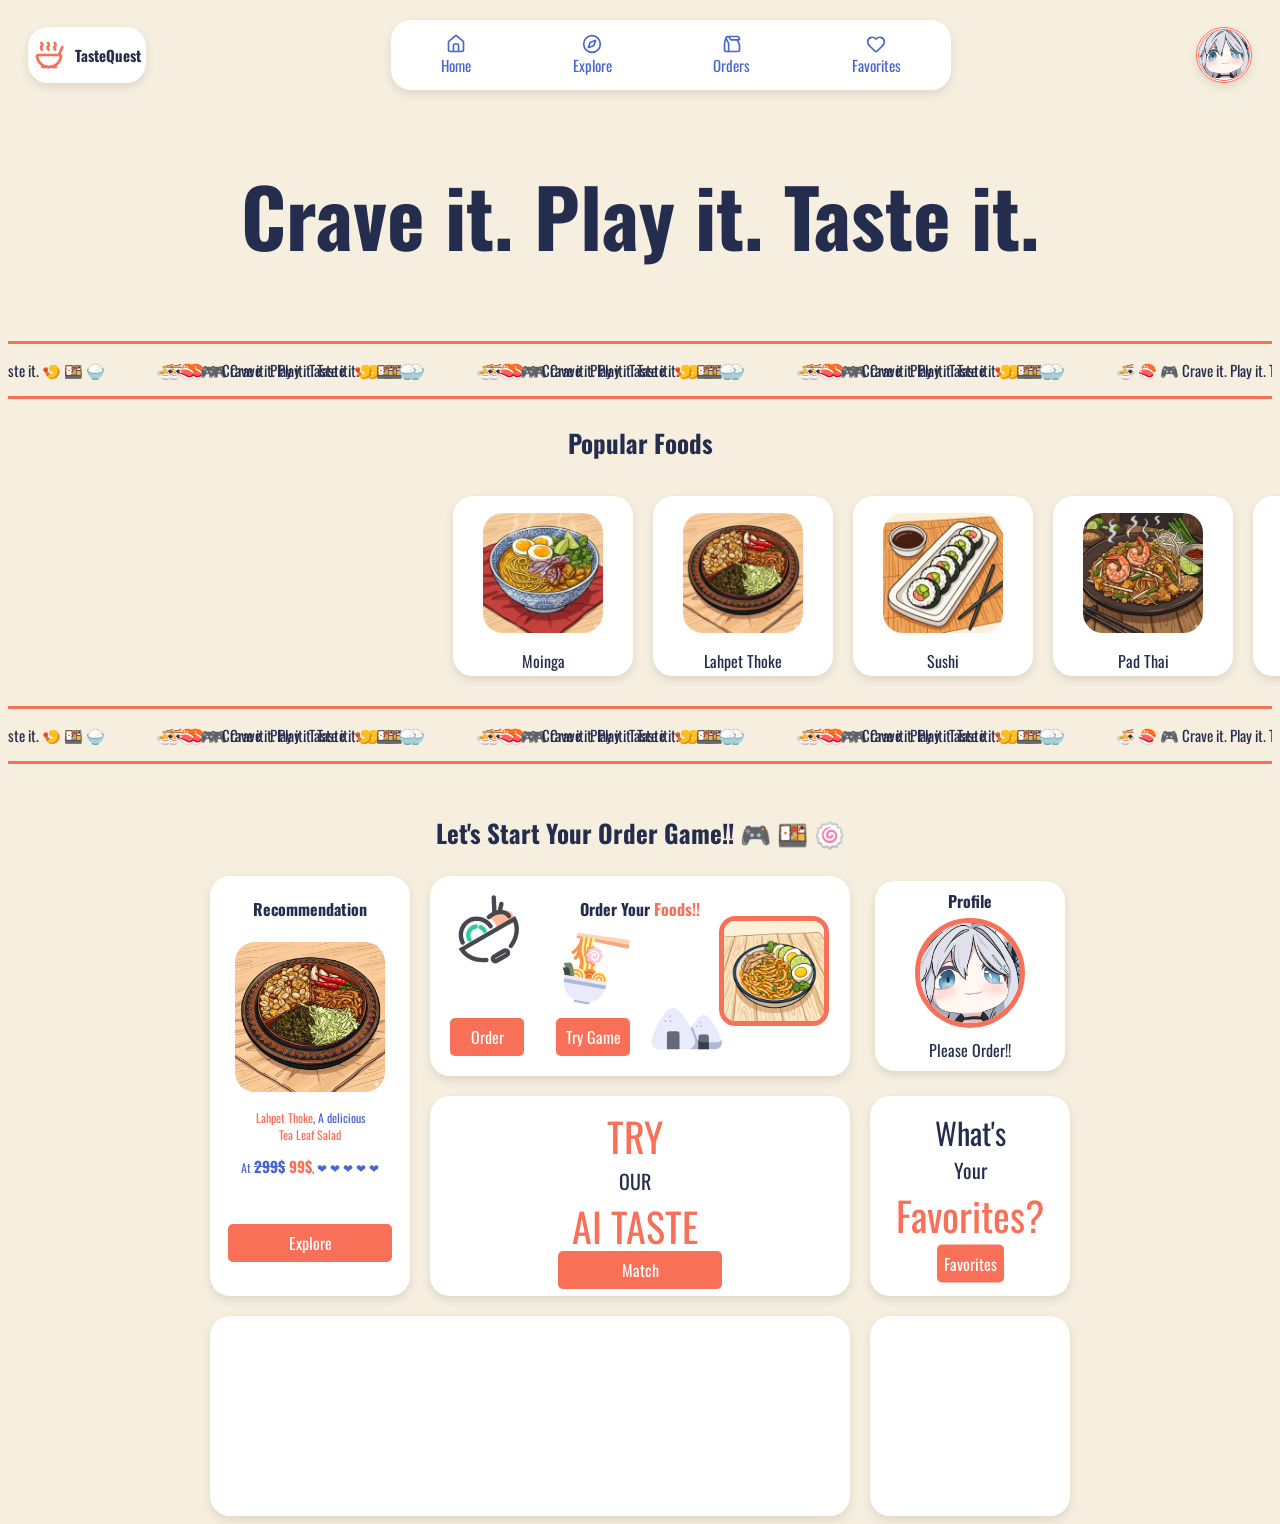
==== index.html @ ce847180 "what's your favorites bento Implemented" ====
<!DOCTYPE html>
<html lang="en">
<head>
    <meta charset="UTF-8">
    <meta name="viewport" content="width=device-width, initial-scale=1.0">
    <title>TasteQuest | Crave it. Play it. Taste it. 🍜🍣🎮</title> 
    <link rel="stylesheet" href="styles.css">  
</head>
<body>
    <nav class="nav-container"> 
        <div class="nav-logo box-decor box-hover">
            <svg xmlns="http://www.w3.org/2000/svg" width="32" height="32" viewBox="0 0 24 24" fill="none" stroke="#F87058" stroke-width="2" stroke-linecap="round" stroke-linejoin="round" class="lucide lucide-soup preview-icon"><path d="M11.248 3c.273.1.808.53.747 1.36-.05.83-.938 1.2-.989 2.02-.06.78.333 1.24.727 1.62"/><path d="M16.252 3c.268.1.794.53.745 1.36-.06.83-.923 1.2-.993 2.02-.05.78.338 1.24.725 1.62"/><path d="M19.5 12 22 6"/><path d="M4 12a1 1 0 00-.99 1.133A9 9 0 0012 21a9 9 0 008.99-7.867A1 1 0 0020 12z"/><path d="M6.252 3c.268.1.794.53.745 1.36-.06.83-.923 1.2-.993 2.02-.05.78.338 1.24.735 1.62"/><path d="M7 21h10"/></svg> 
            <h1>TasteQuest</h1> 
        </div>
        <div class="nav-main box-decor">
            <div class="nav-item"> 
                <svg xmlns="http://www.w3.org/2000/svg" width="20" height="20" viewBox="0 0 24 24" fill="none" stroke="#4966CC" stroke-width="2" stroke-linecap="round" stroke-linejoin="round" class="lucide lucide-house preview-icon"><path d="M15 21v-8a1 1 0 0 0-1-1h-4a1 1 0 0 0-1 1v8"/><path d="M3 10a2 2 0 0 1 .709-1.528l7-6a2 2 0 0 1 2.582 0l7 6A2 2 0 0 1 21 10v9a2 2 0 0 1-2 2H5a2 2 0 0 1-2-2z"/></svg> 
                <a href="#">Home</a>
            </div>
            <div class="nav-item"> 
                <svg xmlns="http://www.w3.org/2000/svg" width="20" height="20" viewBox="0 0 24 24" fill="none" stroke="#4966CC" stroke-width="2" stroke-linecap="round" stroke-linejoin="round" class="lucide lucide-compass preview-icon"><circle cx="12" cy="12" r="10"/><path d="m16.24 7.76-1.804 5.411a2 2 0 0 1-1.265 1.265L7.76 16.24l1.804-5.411a2 2 0 0 1 1.265-1.265z"/></svg> 
                <a href="pages/explore.html">Explore</a> 
            </div>
            <div class="nav-item"> 
                <svg xmlns="http://www.w3.org/2000/svg" width="20" height="20" viewBox="0 0 24 24" fill="none" stroke="#4966CC" stroke-width="2" stroke-linecap="round" stroke-linejoin="round" class="lucide lucide-paper-bag preview-icon"><path d="M5.364 3.848C4 6 3 9.652 3 12.652V19a2 2 0 002 2h14a2 2 0 002-2v-5c0-2.334-1.816-4.668-2.622-7.002"/><path d="M7 3h11.379a2 2 0 011.789 1.106l.723 1.447A1 1 0 0119.997 7h-8.525a2 2 0 01-1.789-1.106L8.79 4.105a2 2 0 10-3.579 1.789l2.261 4.522A5 5 0 018 12.652V21"/></svg> 
                <a href="pages/view_orders.html">Orders</a>
            </div>
            <div class="nav-item"> 
                <svg xmlns="http://www.w3.org/2000/svg" width="20" height="20" viewBox="0 0 24 24" fill="none" stroke="#4966CC" stroke-width="2" stroke-linecap="round" stroke-linejoin="round" class="lucide lucide-heart preview-icon"><path d="M2 9.5a5.5 5.5 0 0 1 9.591-3.676.56.56 0 0 0 .818 0A5.49 5.49 0 0 1 22 9.5c0 2.29-1.5 4-3 5.5l-5.492 5.313a2 2 0 0 1-3 .019L5 15c-1.5-1.5-3-3.2-3-5.5"/></svg> 
                <a href="pages/favorites.html">Favorites</a> 
            </div> 
        </div>
        <div class="nav-profile box-decor box-hover">
            <a><img src="data/images/profile_pic.jpg" width="50px"></a> 
        </div>
    </nav>    

    <section>
        <h2 class="main-quote">Crave it. Play it. Taste it.</h2> 
    </section> 

    <section>
        <div class="quote-marquee">
            <div class="marquee-group marquee-to-left">
                <p class="marquee-item">🍜 🍣 🎮 Crave it. Play it. Taste it. 🍤 🍱 🍚</p> 
                <p class="marquee-item">🍜 🍣 🎮 Crave it. Play it. Taste it. 🍤 🍱 🍚</p> 
                <p class="marquee-item">🍜 🍣 🎮 Crave it. Play it. Taste it. 🍤 🍱 🍚</p> 
                <p class="marquee-item">🍜 🍣 🎮 Crave it. Play it. Taste it. 🍤 🍱 🍚</p> 
                <p class="marquee-item">🍜 🍣 🎮 Crave it. Play it. Taste it. 🍤 🍱 🍚</p> 
            </div> 
            <div aria-hidden class="marquee-group marquee-to-left">
                <p class="marquee-item">🍜 🍣 🎮 Crave it. Play it. Taste it. 🍤 🍱 🍚</p> 
                <p class="marquee-item">🍜 🍣 🎮 Crave it. Play it. Taste it. 🍤 🍱 🍚</p> 
                <p class="marquee-item">🍜 🍣 🎮 Crave it. Play it. Taste it. 🍤 🍱 🍚</p> 
                <p class="marquee-item">🍜 🍣 🎮 Crave it. Play it. Taste it. 🍤 🍱 🍚</p> 
                <p class="marquee-item">🍜 🍣 🎮 Crave it. Play it. Taste it. 🍤 🍱 🍚</p> 
            </div>
        </div> 

        <h3 style="text-align: center; font-size: 25px;">Popular Foods</h3>

        <div class="image-slide-container" id="image-slide-container"> 
            <div class="image-track" id="image-track" data-mouse-down-at="0" data-prev-percentage="0"> 
                <div class="image-slide-card box-decor">
                    <img src="data/images/foods/Moinga.png" alt="Moinga" class="slide-image" draggable="false"> 
                    <p>Moinga</p> 
                </div> 
                <div class="image-slide-card box-decor">
                    <img src="data/images/foods/Lahpet Thoke.png" alt="Lahpet Thoke" class="slide-image" draggable="false"> 
                    <p>Lahpet Thoke</p>  
                </div>
                <div class="image-slide-card box-decor">
                    <img src="data/images/foods/Sushi.png" alt="Sushi" class="slide-image" draggable="false"> 
                    <p>Sushi</p>  
                </div>
                <div class="image-slide-card box-decor">
                    <img src="data/images/foods/Pad Thai.png" alt="Pad Thai" class="slide-image" draggable="false"> 
                    <p>Pad Thai</p>  
                </div>
                <div class="image-slide-card box-decor">
                    <img src="data/images/foods/Nan Gyi Thoke.png" alt="Nan Gyi Thoke" class="slide-image" draggable="false"> 
                    <p>Nan Gyi Thoke</p>  
                </div>
                <div class="image-slide-card box-decor">
                    <img src="data/images/foods/Kimchi Salad.png" alt="Kimchi Salad" class="slide-image" draggable="false"> 
                    <p>Kimchi Salad</p>  
                </div>
                <div class="image-slide-card box-decor">
                    <img src="data/images/foods/Pho.png" alt="Pho" class="slide-image" draggable="false"> 
                    <p>Pho</p>  
                </div>
                <div class="image-slide-card box-decor">
                    <img src="data/images/foods/Ramen.png" alt="Ramen" class="slide-image" draggable="false"> 
                    <p>Ramen</p>  
                </div>
                <div class="image-slide-card box-decor">
                    <img src="data/images/foods/Shan Khao Swe.png" alt="Shan Khao Swe" class="slide-image" draggable="false"> 
                    <p>Shan Khao Swe</p>  
                </div>
            </div>
        </div>

        <div class="quote-marquee">
            <div class="marquee-group marquee-to-right">
                <p class="marquee-item">🍜 🍣 🎮 Crave it. Play it. Taste it. 🍤 🍱 🍚</p> 
                <p class="marquee-item">🍜 🍣 🎮 Crave it. Play it. Taste it. 🍤 🍱 🍚</p> 
                <p class="marquee-item">🍜 🍣 🎮 Crave it. Play it. Taste it. 🍤 🍱 🍚</p> 
                <p class="marquee-item">🍜 🍣 🎮 Crave it. Play it. Taste it. 🍤 🍱 🍚</p> 
                <p class="marquee-item">🍜 🍣 🎮 Crave it. Play it. Taste it. 🍤 🍱 🍚</p> 
            </div> 
            <div aria-hidden class="marquee-group marquee-to-right">
                <p class="marquee-item">🍜 🍣 🎮 Crave it. Play it. Taste it. 🍤 🍱 🍚</p> 
                <p class="marquee-item">🍜 🍣 🎮 Crave it. Play it. Taste it. 🍤 🍱 🍚</p> 
                <p class="marquee-item">🍜 🍣 🎮 Crave it. Play it. Taste it. 🍤 🍱 🍚</p> 
                <p class="marquee-item">🍜 🍣 🎮 Crave it. Play it. Taste it. 🍤 🍱 🍚</p> 
                <p class="marquee-item">🍜 🍣 🎮 Crave it. Play it. Taste it. 🍤 🍱 🍚</p> 
            </div>
        </div>
    </section>

    <section style="margin-top: 50px;">
        <h3 style="text-align: center; font-size: 25px;">Let's Start Your Order Game!! 🎮 🍱 🍥</h3> 
        <div class="home-bento">
            <div class="bento-item bento-recommend box-decor box-hover" style="grid-area: recommend;">
                <h4>Recommendation</h4> 
                <div>
                    <img src="data/images/foods/Lahpet Thoke.png" alt="Lahpet Thoke"> 
                    <p><span style="color: #F87058;">Lahpet Thoke</span>, A delicious <br><span style="color: #F87058;">Tea Leaf Salad</span></p> 
                    <p>At <span style="font-size: 15px;"><strong><del>299$</del> <span style="color: #F87058;">99$</span></strong></span>, ❤ ❤ ❤ ❤ ❤</p>
                </div> 
                <a href="pages/explore.html" class="btn" style="margin-top: 35px; width: 150px;">Explore</a>
            </div>
            <div class="bento-item bento-order box-decor box-hover" style="grid-area: order;"> 
                <h4 style="text-align: center;">Order Your <span style="color: #F87058;">Foods!!</span></h4>
                <img style="position: absolute; width: 75px; transform: rotate(-30deg); top: 10%;" src="data/images/svg/food_svg_icon.svg" alt="food" draggable="false"> 
                <img style="position: absolute; width: 75px; right: 30%; bottom: 5%;" src="data/images/svg/rice_ball_svg_icon.svg" alt="rice ball" draggable="false"> 
                <img style="position: absolute; width: 75px; transform: rotate(10deg); top: 28%; left: 30%;" src="data/images/svg/ramen_svg_icon.svg" alt="ramen" draggable="false"> 
                <img style="width: 100px; border-radius: 15%; position: absolute; right: 5%; top: 20%; border: 5px solid #F87058; " src="data/images/foods/Nan Gyi Thoke.png" alt="Nan Gyi Thoke" draggable="false">
                <a style="position: absolute; width: 60px; bottom: 10%;" class="btn" href="pages/explore.html">Order</a>
                <a style="position: absolute; width: 60px; bottom: 10%; left: 30%; " class="btn" href="pages/games.html">Try Game</a>
            </div> 
            <div class="bento-item bento-profile box-decor box-hover" style="grid-area: profile;">
                <h4>Profile</h4> 
                <a href="pages/profile.html"><img src="data/images/profile_pic.jpg" alt="profile pic" draggable="false"></a>
                <p>Please Order!!</p>
            </div>
            <div class="bento-item bento-ai-taste box-decor box-hover" style="grid-area: ai-taste;">
                <p class="bento-ai-item ba-item1" style="color: #F87058;">TRY</p>
                <p class="bento-ai-item ba-item2">OUR</p>
                <p class="bento-ai-item ba-item3" style="color: #F87058;">AI TASTE</p>
                <a class="bento-match-btn btn" href="pages/ai_taste_match.html">Match</a> 
            </div>
            <div class="bento-item bento-favorites box-decor box-hover" style="grid-area: favorites;">
                <div style="text-align: center; position: absolute; top: 50%; left: 50%; transform: translate(-50%, -50%);">
                <p class="bf-item bf-item1">What's</p>
                <p class="bf-item bf-item2">Your</p> 
                <p class="bf-item bf-item3">Favorites?</p> 
                <a style="display: inline-block;" class="btn" href="pages/favorites.html">Favorites</a>
                </div>
            </div>
            <div class="bento-item box-decor box-hover" style="grid-area: about;"></div>
            <div class="bento-item box-decor box-hover" style="grid-area: game;"></div>
        </div>
    </section>

    <script src="script.js"></script>
</body>
</html>
---- styles.css ----
@import url('https://fonts.googleapis.com/css2?family=Oswald:wght@200..700&display=swap'); 

:root 
{
    --primary-background-color: #F6EFDF; 
    --primary-font-color: #242D4D; 
    --primary-highlight-color: #F87058; 
    --secondary-highlight-color: #4966CC; 
}

body 
{
    background-color: var(--primary-background-color); 
    color: var(--primary-font-color); 
    box-sizing: border-box; 
    font-family: "Oswald", Arial, Helvetica, sans-serif; 
    overflow-x: hidden;
}

a 
{
    text-decoration: none; 
}

.nav-container, .nav-logo, .nav-main, .nav-profile 
{
    display: flex; 
}

.nav-container 
{
    padding: 0 20px; 
    justify-content: space-between; 
    align-items: center;
    margin-top: 20px; 
} 

.box-decor 
{
    background-color: #fff; 
    border-radius: 20px; 
    box-shadow: 0px 4px 10px rgba(0, 0, 0, 0.1); 
} 

.box-hover 
{
    transition: all 0.5s ease; 
} 

.box-hover:hover 
{
    transform: translateY(-5px); 
}

.nav-logo 
{
    padding: 5px;
    justify-content: center; 
    align-items: center;
    gap: 10px;
    font-size: 10px; 
    cursor: default; 
} 

.nav-main 
{
    width: 500px;  
    justify-content: space-between;  
    align-items: center;
    padding: 5px 30px; 
    font-size: 15px; 
    height: 60px; 
} 

.nav-main a 
{
    color: var(--secondary-highlight-color); 
}

.nav-item 
{
    display: flex; 
    flex-direction: column; 
    justify-content: center; 
    align-items: center; 
    padding: 10px; 
    margin: 10px; 
    transition: all 0.5s ease;
    border-radius: 10px; 
    cursor: pointer; 
}  

.nav-item:hover 
{
    background-color: #e1e1e1; 
} 

.nav-item:active  
{
    transform: scale(0.8); 
}

.nav-profile 
{
    justify-content: center; 
    align-items: center;
    width: 50px; 
    height: 50px; 
    overflow: hidden;  
    border-radius: 50%; 
    border: 3px double var(--primary-highlight-color);
} 
 
.main-quote 
{
    font-size: 80px; 
    text-align: center; 
} 

.quote-marquee 
{
    border-block: 3px solid var(--primary-highlight-color);   
    font-size: 15px;
    display: flex; 
    overflow-x: auto;  
    cursor: default;
} 

.quote-marquee::-webkit-scrollbar 
{
    display: none; 
}

.marquee-group 
{
    display: flex; 
    justify-content: center; 
    align-items: center; 
    
} 

.marquee-to-left 
{
    animation: marquee-spin-left 15s infinite linear; 
}

.marquee-to-right 
{
    animation: marquee-spin-right 15s infinite linear; 
}

.marquee-item 
{
    flex: 0 0 20rem; 
    user-select: none;
}

@keyframes marquee-spin-left 
{
    from { translate: 0; } 
    to { translate: -100%; }     
} 

@keyframes marquee-spin-right 
{
    from { translate: -100%; } 
    to { translate: 0; }     
} 

.image-slide-container 
{
    width: 100vw; 
    height: 200px; 
    overflow: hidden; 
    margin: 20px auto; 
    display: flex; 
    align-items: center; 
}  

.image-track 
{
    /* border: 1px solid blue;  */
    display: flex;  
    align-items: center; 
    height: 180px; 
    gap: 20px;  
    transform: translate(0%, 0%); 
}

.image-slide-card 
{
    width: 180px;
    height: 150px;
    background-color: #fff; 
    overflow: hidden; 
    display: flex; 
    flex-direction: column; 
    justify-content: center; 
    align-items: center; 
    padding-top: 30px; 
    position: relative; 
    left: 25%;  
    cursor: pointer; 
    user-select: none;
    transition: all 0.5s ease; 
} 

.image-slide-card:hover  
{
    transform: translateY(-5%);
}

.slide-image 
{
    width: 120px; 
    height: 120px; 
    margin-bottom: 0; 
    border-radius: 20px;
} 

.home-bento 
{
    display: grid; 
    grid-template-columns: repeat(4, 200px); 
    grid-template-rows: repeat(3, 200px); 
    gap: 20px; 
    justify-content: center;
    grid-template-areas: 
    "recommend order order profile" 
    "recommend ai-taste ai-taste favorites" 
    "about about about game";
} 

.bento-item 
{
    padding: 0 20px; 
    overflow: hidden;
}

.bento-recommend 
{
    display: flex; 
    flex-direction: column; 
    align-items: center;
} 

.bento-recommend > div 
{
    width: 150px; 
} 

.bento-recommend > div > img 
{
    width: 100%; 
    object-fit: cover; 
    border-radius: 20px;
} 

.bento-recommend > div  > p 
{ 
    color: var(--secondary-highlight-color); 
    font-size: 12px;
    text-align: center;
}

.btn 
{
    background-color: var(--primary-highlight-color); 
    color: #fff; 
    text-align: center; 
    padding: 5px; 
    border-radius: 5px;  
    border: 2px solid var(--primary-highlight-color); 
    transition: all 0.5s ease; 
} 

.btn:hover 
{
    background-color: #fff; 
    color: var(--primary-highlight-color); 
}

.bento-order 
{
    position: relative; 

}  

.bento-profile 
{
    display: flex; 
    flex-direction: column; 
    gap: 0; 
    justify-content: center; 
    align-items: center; 
}

.bento-profile > h4, .bento-profile > p, .bento-profile
{
    margin: 5px; 
    padding: 0;
}

.bento-profile  img 
{
    width: 100px;  
    border-radius: 50%; 
    border: 5px solid var(--primary-highlight-color); 
} 

.bento-ai-taste 
{
    padding: 0; 
} 

.bento-ai-item 
{
    margin: 10px 20px -10px 10px;  
    position: relative;
}

.ba-item1 
{
    font-size: 40px; 
    text-align: center; 
} 

.ba-item2 
{
    font-size: 20px; 
    text-align: center;  
}

.ba-item3 
{
    font-size: 40px;
    text-align: center; 
} 

.bento-match-btn 
{
    position: absolute; 
    left: 50%; 
    transform: translateX(-50%); 
    margin-top: 5px; 
    width: 150px;  
}

.bento-favorites 
{
    padding: 0; 
    position: relative;
}

.bf-item 
{
    margin: 0;
}

.bf-item1 
{
    font-size: 30px;
} 

.bf-item2 
{
    font-size: 20px;
} 

.bf-item3 
{
    font-size: 40px; 
    color: var(--primary-highlight-color);
}
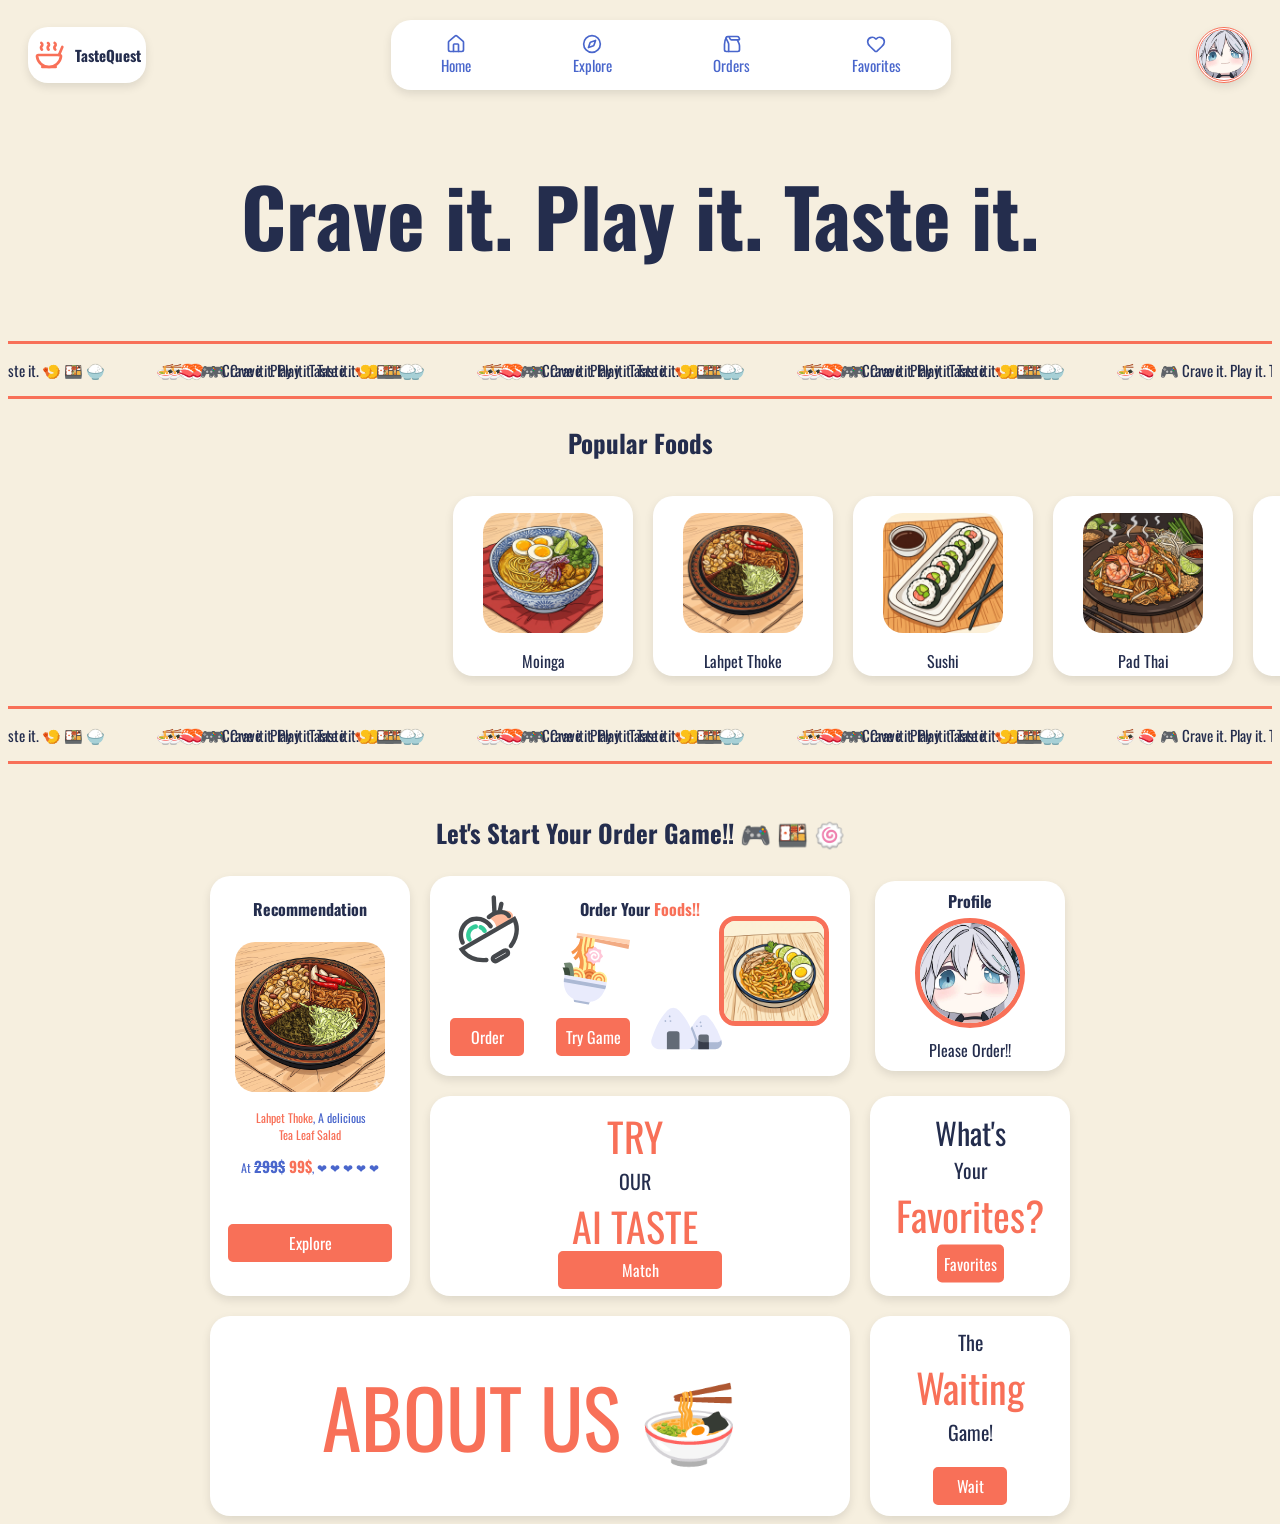
==== commit e2673b2b: "Home Page Implemented" ====
--- a/index.html
+++ b/index.html
@@ -31,7 +31,7 @@
             </div> 
         </div>
         <div class="nav-profile box-decor box-hover">
-            <a><img src="data/images/profile_pic.jpg" width="50px"></a> 
+            <a href="pages/profile.html"><img src="data/images/profile_pic.jpg" width="50px" draggable="false"></a> 
         </div>
     </nav>    
 
@@ -152,14 +152,21 @@
             </div>
             <div class="bento-item bento-favorites box-decor box-hover" style="grid-area: favorites;">
                 <div style="text-align: center; position: absolute; top: 50%; left: 50%; transform: translate(-50%, -50%);">
-                <p class="bf-item bf-item1">What's</p>
-                <p class="bf-item bf-item2">Your</p> 
-                <p class="bf-item bf-item3">Favorites?</p> 
-                <a style="display: inline-block;" class="btn" href="pages/favorites.html">Favorites</a>
+                    <p class="bf-item bf-item1">What's</p>
+                    <p class="bf-item bf-item2">Your</p> 
+                    <p class="bf-item bf-item3">Favorites?</p> 
+                    <a style="display: inline-block;" class="btn" href="pages/favorites.html">Favorites</a>
                 </div>
             </div>
-            <div class="bento-item box-decor box-hover" style="grid-area: about;"></div>
-            <div class="bento-item box-decor box-hover" style="grid-area: game;"></div>
+            <div class="bento-item bento-about-us box-decor box-hover" style="grid-area: about;">
+                <p style="font-size: 80px;"><a style="color: #F87058;" href="pages/about-us.html">ABOUT US 🍜</a></p> 
+            </div>
+            <div class="bento-item bento-game box-decor box-hover" style="grid-area: game; padding: 0;">
+                    <p class="bg-item bg-item1">The</p> 
+                    <p class="bg-item bg-item2">Waiting</p> 
+                    <p class="bg-item bg-item3">Game!</p>
+                    <a style="display: inline-block; width: 60px; margin-top: 20px;" class="btn" href="pages/games.html">Wait</a>
+            </div>
         </div>
     </section>
 
--- a/styles.css
+++ b/styles.css
@@ -371,4 +371,41 @@
 {
     font-size: 40px; 
     color: var(--primary-highlight-color);
-}
+} 
+
+.bento-about-us 
+{
+    display: flex; 
+    justify-content: center; 
+    align-items: center;
+} 
+
+.bento-game 
+{
+    display: flex; 
+    flex-direction: column; 
+    justify-content: center; 
+    align-items: center;
+}
+
+.bg-item 
+{
+    padding: 0; 
+    margin: 0; 
+} 
+
+.bg-item1 
+{
+    font-size: 20px; 
+} 
+
+.bg-item2 
+{
+    font-size: 40px; 
+    color: var(--primary-highlight-color);
+} 
+
+.bg-item3 
+{
+    font-size: 20px;
+}
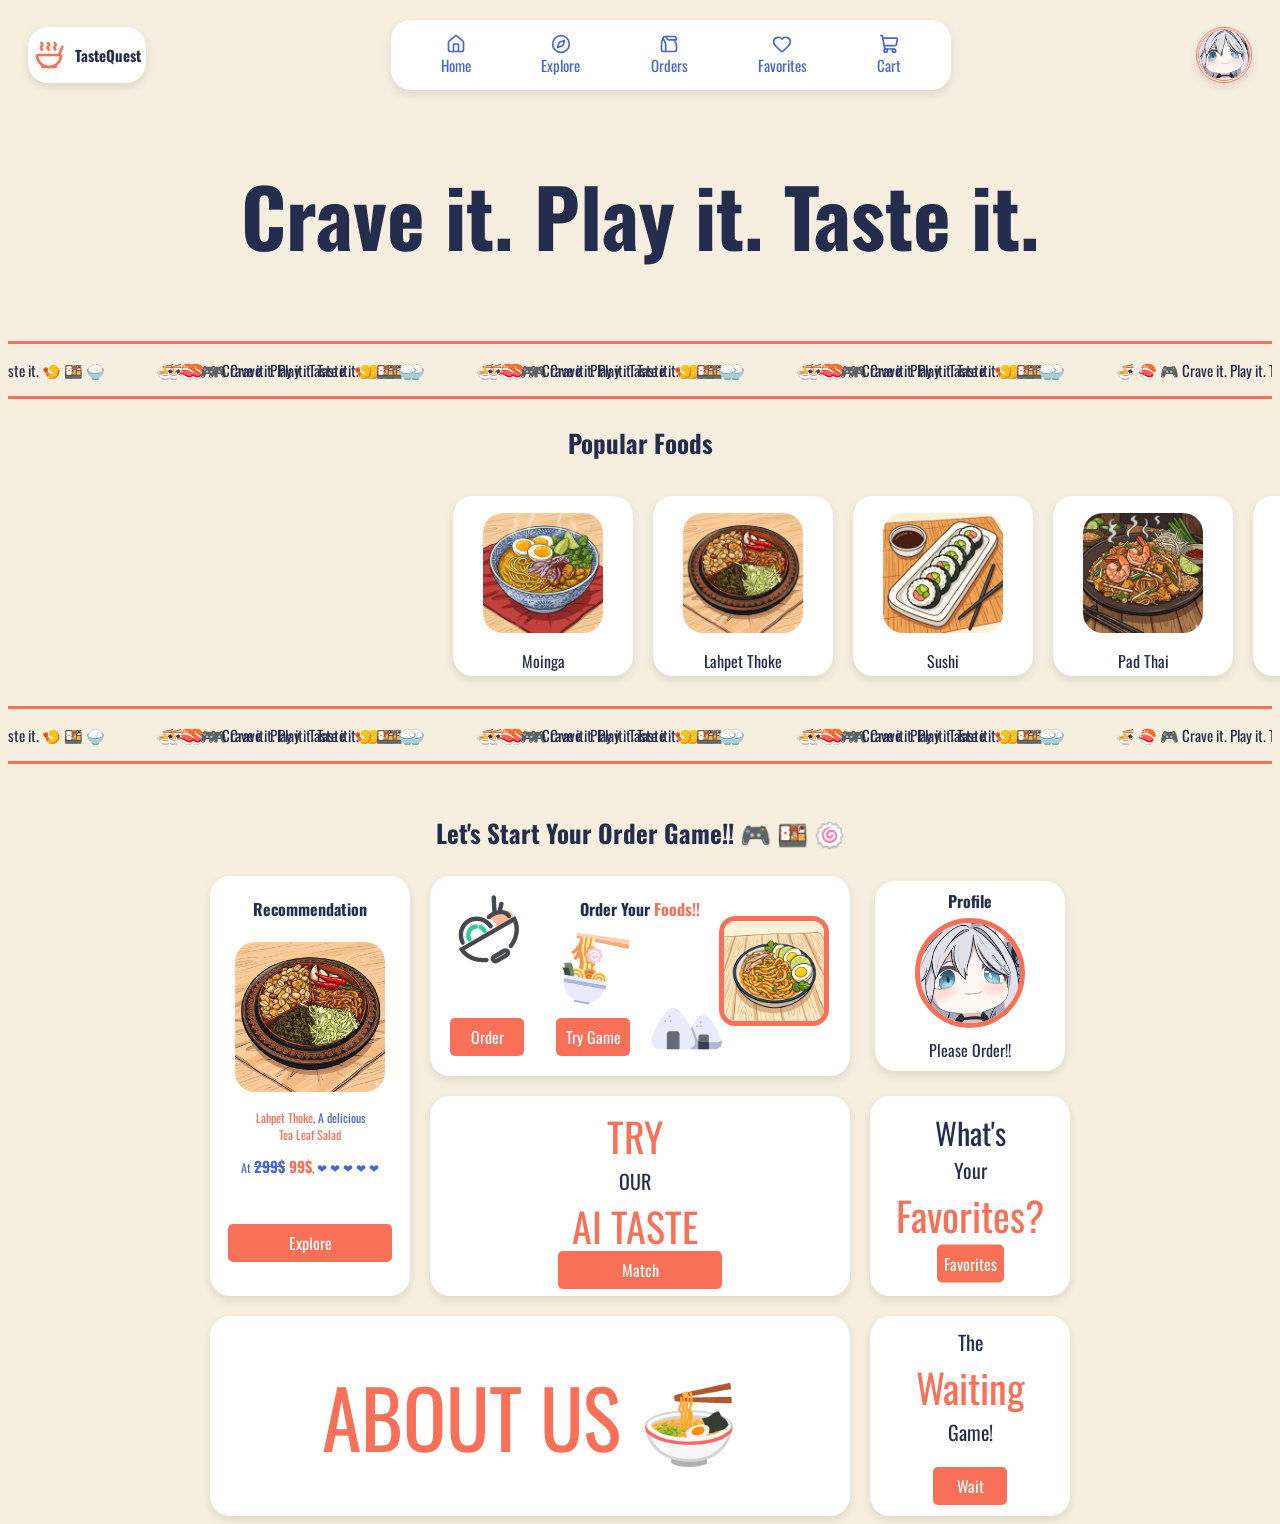
==== commit 3bc03193: "Cart Nav Item Added" ====
--- a/index.html
+++ b/index.html
@@ -28,6 +28,10 @@
             <div class="nav-item"> 
                 <svg xmlns="http://www.w3.org/2000/svg" width="20" height="20" viewBox="0 0 24 24" fill="none" stroke="#4966CC" stroke-width="2" stroke-linecap="round" stroke-linejoin="round" class="lucide lucide-heart preview-icon"><path d="M2 9.5a5.5 5.5 0 0 1 9.591-3.676.56.56 0 0 0 .818 0A5.49 5.49 0 0 1 22 9.5c0 2.29-1.5 4-3 5.5l-5.492 5.313a2 2 0 0 1-3 .019L5 15c-1.5-1.5-3-3.2-3-5.5"/></svg> 
                 <a href="pages/favorites.html">Favorites</a> 
+            </div> 
+            <div class="nav-item"> 
+                <svg xmlns="http://www.w3.org/2000/svg" width="20" height="20" viewBox="0 0 24 24" fill="none" stroke="#4966CC" stroke-width="2" stroke-linecap="round" stroke-linejoin="round" class="lucide lucide-shopping-cart preview-icon"><path d="m2.05 2.05 1.099-.028a1 1 0 0 1 1.008.815l2.69 14.347A1 1 0 0 0 7.83 18H18"/><path d="M4.563 5h16.435a1 1 0 0 1 .981 1.204l-1.026 6.226A2 2 0 0 1 18.962 14H6.25"/><circle cx="18" cy="20" r="2"/><circle cx="8" cy="20" r="2"/></svg>
+                <a href="pages/cart.html">Cart</a> 
             </div> 
         </div>
         <div class="nav-profile box-decor box-hover">
--- a/styles.css
+++ b/styles.css
@@ -12,9 +12,9 @@
 {
     background-color: var(--primary-background-color); 
     color: var(--primary-font-color); 
-    box-sizing: border-box; 
     font-family: "Oswald", Arial, Helvetica, sans-serif; 
     overflow-x: hidden;
+    box-sizing: border-box; 
 }
 
 a 
@@ -408,4 +408,198 @@
 .bg-item3 
 {
     font-size: 20px;
-}
+} 
+
+.search-container {
+  display: flex;
+  align-items: center;
+  position: relative;
+  width: 100%;
+  max-width: 480px; 
+  max-height: 60px;
+  background-color: #fff;
+  border: 1px solid #e5e5ea;
+  border-radius: 30px; 
+  padding: 4px 6px 4px 16px; 
+  box-shadow: 0px 4px 10px rgba(0, 0, 0, 0.1); 
+  transition: all 0.5s ease; 
+}
+
+.search-icon {
+  display: flex;
+  align-items: center;
+  color: #8e8e93;
+  margin-right: 10px;
+}
+
+.search-input {
+  flex: 1; 
+  border: none;
+  outline: none;
+  background: transparent;
+  font-size: 16px; 
+  color: var(--primary-font-color); 
+  height: 40px;
+}
+
+.search-input::placeholder {
+  color: #aeaeae; 
+} 
+
+.search-btn {
+  background-color: var(--primary-highlight-color); 
+  color: #ffffff;
+  border: none;
+  outline: none;
+  padding: 0 20px;
+  height: 40px;
+  border-radius: 20px; 
+  font-size: 14px;
+  font-weight: 500; 
+  cursor: pointer; 
+  transition: background-color 0.5s ease; 
+}
+
+.search-btn:hover {
+  background-color: var(--secondary-highlight-color); 
+}
+
+.search-container:focus-within {
+  background-color: #ffffff;
+  border-color: var(--primary-highlight-color); 
+  box-shadow: 0 0 0 4px rgba(222, 103, 79, 0.15);  
+} 
+
+.serach-section 
+{
+    display: flex; 
+    justify-content: center; 
+    align-items: center;
+    gap: 50px;
+    margin-top: 50px;
+    width: 100vw; 
+    height: 80px;  
+} 
+
+.serach-section > p 
+{
+    font-size: 30px;
+}
+
+.scroll-container-vertical 
+{ 
+    border: 1px solid blue; 
+    width: 80%;  
+    margin: 50px auto; 
+    display: grid; 
+    grid-template-columns: repeat(auto-fill, minmax(200px, 1fr)); 
+    gap: 30px; 
+    
+    max-height: 500px; 
+    overflow-y: auto; 
+    padding: 10px; 
+} 
+
+.product-card 
+{
+    border: 3px solid var(--primary-highlight-color); 
+    border-radius: 15px; 
+    text-align: center; 
+    background-color: #fff; 
+    overflow: hidden;
+    box-shadow: 0px 4px 10px rgba(0, 0, 0, 0.1); 
+    padding-bottom: 20px; 
+} 
+
+.product-image 
+{
+    width: 100%; 
+    height: auto; 
+    border-bottom: 3px solid var(--primary-highlight-color); 
+} 
+
+.product-title 
+{
+    font-size: 25px; 
+    margin-top: 0; 
+} 
+
+.product-price 
+{
+    font-weight: bold; 
+    font-size: 20px; 
+    margin-top: -25px; 
+    color: var(--primary-highlight-color);  
+} 
+
+.product-control-container 
+{
+    margin: 0 auto;  
+    width: 100px; 
+    height: 30px; 
+    position: relative; 
+} 
+
+.add-to-cart-btn, .quantity-controller 
+{
+    width: 100%; 
+    height: 100%; 
+    border-radius: 10px; 
+    box-sizing: border-box; 
+}
+
+.add-to-cart-btn 
+{
+    background-color: var(--primary-highlight-color); 
+    color: #fff; 
+    border: 3px solid var(--primary-highlight-color);  
+    outline-color: var(--secondary-highlight-color); 
+    font-size: 15px; 
+    font-weight: bold; 
+    cursor: pointer; 
+    transition: background 0.5s ease; 
+} 
+
+.add-to-cart-btn:hover 
+{
+    background-color: #fff; 
+    color: var(--primary-highlight-color); 
+} 
+
+.quantity-controller 
+{
+    display: flex;
+    justify-content: space-between;
+    align-items: center;
+    background-color: #fff;
+    border: 3px solid var(--primary-highlight-color);  
+    padding: 0 8px; 
+} 
+
+.qty-btn 
+{
+    background: none;
+    border: none;
+    font-size: 20px;
+    font-weight: bold;
+    cursor: pointer;
+    color: var(--primary-highlight-color);
+    width: 32px;
+    height: 32px;
+    display: flex;
+    align-items: center;
+    justify-content: center; 
+} 
+
+.qty-count 
+{
+    font-size: 15px;
+    font-weight: bold;
+    color: #333;
+} 
+
+.hide 
+{
+    display: none !important; 
+}
+
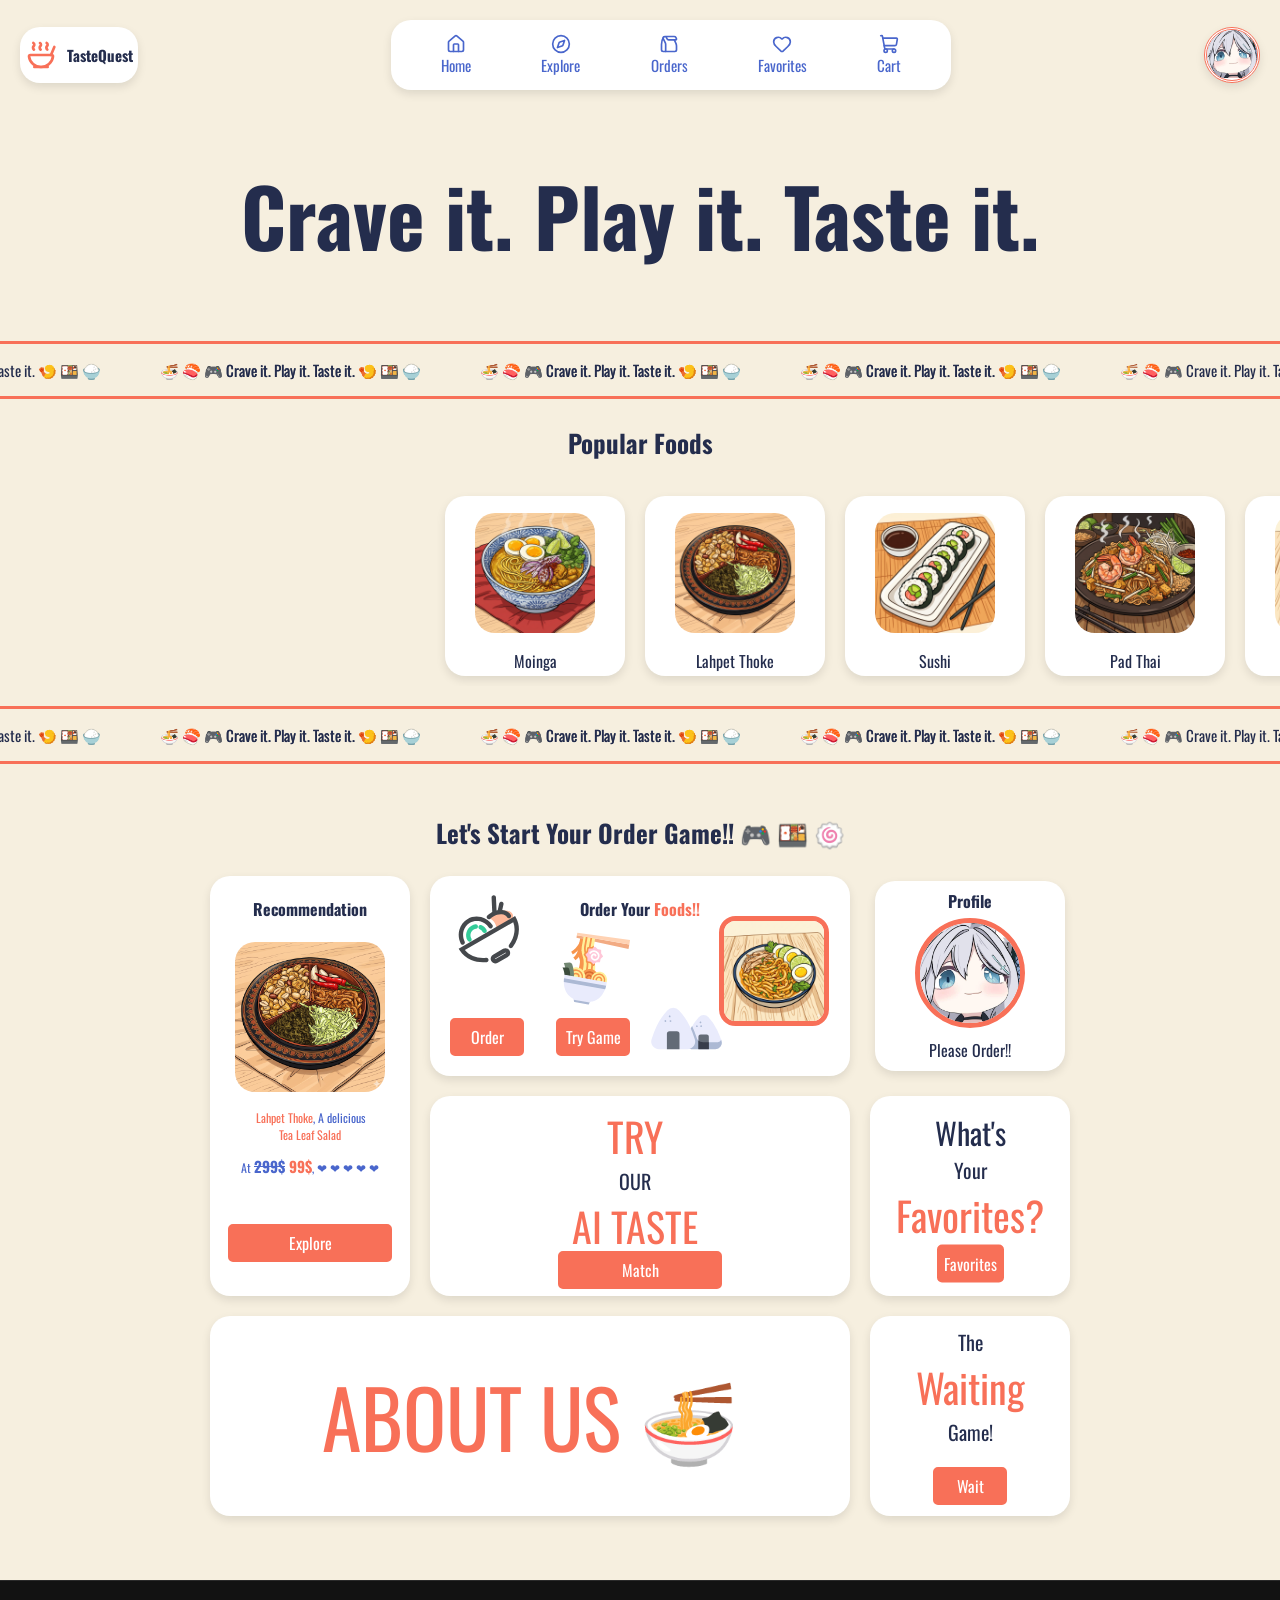
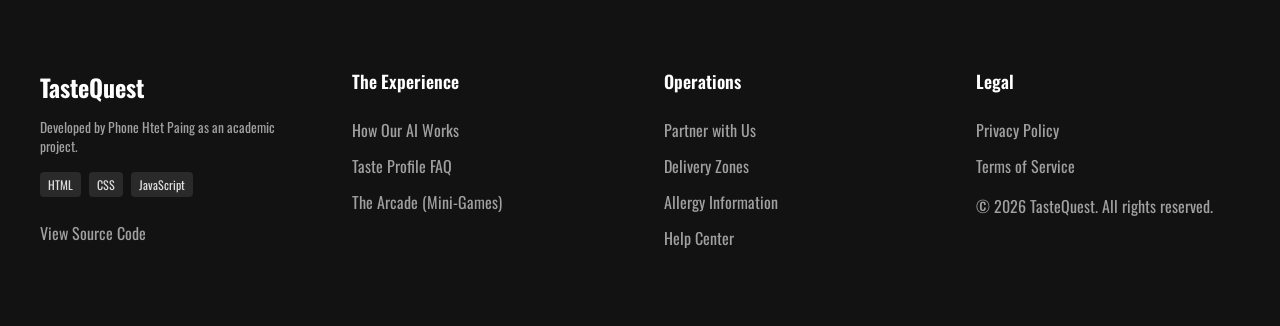
==== commit d0dbf49c: "Footer Implemented and Added to Home and Explore Page | Explore Page Completely Implemented" ====
--- a/index.html
+++ b/index.html
@@ -70,7 +70,7 @@
                     <p>Moinga</p> 
                 </div> 
                 <div class="image-slide-card box-decor">
-                    <img src="data/images/foods/Lahpet Thoke.png" alt="Lahpet Thoke" class="slide-image" draggable="false"> 
+                    <img src="data/images/foods/LahpetThoke.png" alt="Lahpet Thoke" class="slide-image" draggable="false"> 
                     <p>Lahpet Thoke</p>  
                 </div>
                 <div class="image-slide-card box-decor">
@@ -78,15 +78,15 @@
                     <p>Sushi</p>  
                 </div>
                 <div class="image-slide-card box-decor">
-                    <img src="data/images/foods/Pad Thai.png" alt="Pad Thai" class="slide-image" draggable="false"> 
+                    <img src="data/images/foods/PadThai.png" alt="Pad Thai" class="slide-image" draggable="false"> 
                     <p>Pad Thai</p>  
                 </div>
                 <div class="image-slide-card box-decor">
-                    <img src="data/images/foods/Nan Gyi Thoke.png" alt="Nan Gyi Thoke" class="slide-image" draggable="false"> 
+                    <img src="data/images/foods/NanGyiThoke.png" alt="Nan Gyi Thoke" class="slide-image" draggable="false"> 
                     <p>Nan Gyi Thoke</p>  
                 </div>
                 <div class="image-slide-card box-decor">
-                    <img src="data/images/foods/Kimchi Salad.png" alt="Kimchi Salad" class="slide-image" draggable="false"> 
+                    <img src="data/images/foods/KimchiSalad.png" alt="Kimchi Salad" class="slide-image" draggable="false"> 
                     <p>Kimchi Salad</p>  
                 </div>
                 <div class="image-slide-card box-decor">
@@ -98,7 +98,7 @@
                     <p>Ramen</p>  
                 </div>
                 <div class="image-slide-card box-decor">
-                    <img src="data/images/foods/Shan Khao Swe.png" alt="Shan Khao Swe" class="slide-image" draggable="false"> 
+                    <img src="data/images/foods/ShanKhaoSwe.png" alt="Shan Khao Swe" class="slide-image" draggable="false"> 
                     <p>Shan Khao Swe</p>  
                 </div>
             </div>
@@ -128,7 +128,7 @@
             <div class="bento-item bento-recommend box-decor box-hover" style="grid-area: recommend;">
                 <h4>Recommendation</h4> 
                 <div>
-                    <img src="data/images/foods/Lahpet Thoke.png" alt="Lahpet Thoke"> 
+                    <img src="data/images/foods/LahpetThoke.png" alt="Lahpet Thoke"> 
                     <p><span style="color: #F87058;">Lahpet Thoke</span>, A delicious <br><span style="color: #F87058;">Tea Leaf Salad</span></p> 
                     <p>At <span style="font-size: 15px;"><strong><del>299$</del> <span style="color: #F87058;">99$</span></strong></span>, ❤ ❤ ❤ ❤ ❤</p>
                 </div> 
@@ -139,7 +139,7 @@
                 <img style="position: absolute; width: 75px; transform: rotate(-30deg); top: 10%;" src="data/images/svg/food_svg_icon.svg" alt="food" draggable="false"> 
                 <img style="position: absolute; width: 75px; right: 30%; bottom: 5%;" src="data/images/svg/rice_ball_svg_icon.svg" alt="rice ball" draggable="false"> 
                 <img style="position: absolute; width: 75px; transform: rotate(10deg); top: 28%; left: 30%;" src="data/images/svg/ramen_svg_icon.svg" alt="ramen" draggable="false"> 
-                <img style="width: 100px; border-radius: 15%; position: absolute; right: 5%; top: 20%; border: 5px solid #F87058; " src="data/images/foods/Nan Gyi Thoke.png" alt="Nan Gyi Thoke" draggable="false">
+                <img style="width: 100px; border-radius: 15%; position: absolute; right: 5%; top: 20%; border: 5px solid #F87058; " src="data/images/foods/NanGyiThoke.png" alt="Nan Gyi Thoke" draggable="false">
                 <a style="position: absolute; width: 60px; bottom: 10%;" class="btn" href="pages/explore.html">Order</a>
                 <a style="position: absolute; width: 60px; bottom: 10%; left: 30%; " class="btn" href="pages/games.html">Try Game</a>
             </div> 
@@ -172,7 +172,52 @@
                     <a style="display: inline-block; width: 60px; margin-top: 20px;" class="btn" href="pages/games.html">Wait</a>
             </div>
         </div>
-    </section>
+    </section> 
+
+    <footer class="app-footer">
+      <div class="footer-grid">
+    
+            <div class="footer-column brand-column">
+              <h3 class="footer-logo">TasteQuest</h3>
+              <p class="academic-note">Developed by Phone Htet Paing as an academic project.</p>
+              <div class="tech-stack">
+                <span class="badge">HTML</span>
+                <span class="badge">CSS</span>
+                <span class="badge">JavaScript</span>
+              </div>
+              <a href="https://github.com/PhpJones990/TasteQuest-Gamified-Food-Ordering-App-with-AI-Taste-Match" class="source-link" target="_blank" rel="noopener">View Source Code</a>
+            </div>
+
+            <div class="footer-column">
+              <h4>The Experience</h4>
+              <ul>
+                <li><a href="#ai-engine">How Our AI Works</a></li>
+                <li><a href="#taste-faq">Taste Profile FAQ</a></li>
+                <li><a href="#arcade">The Arcade (Mini-Games)</a></li>
+              </ul>
+            </div>
+
+            <div class="footer-column">
+              <h4>Operations</h4>
+              <ul>
+                <li><a href="#partner">Partner with Us</a></li>
+                <li><a href="#delivery">Delivery Zones</a></li>
+                <li><a href="#allergy">Allergy Information</a></li>
+                <li><a href="#support">Help Center</a></li>
+              </ul>
+            </div>
+
+            <div class="footer-column">
+              <h4>Legal</h4>
+              <ul>
+                <li><a href="#privacy">Privacy Policy</a></li>
+                <li><a href="#terms">Terms of Service</a></li>
+              </ul>
+              <p class="copyright">© 2026 TasteQuest. All rights reserved.</p>
+            </div>
+
+        </div>
+    </footer>
 
     <script src="script.js"></script>
 </body>
--- a/styles.css
+++ b/styles.css
@@ -15,6 +15,7 @@
     font-family: "Oswald", Arial, Helvetica, sans-serif; 
     overflow-x: hidden;
     box-sizing: border-box; 
+    margin: 0; 
 }
 
 a 
@@ -488,7 +489,9 @@
 
 .scroll-container-vertical 
 { 
-    border: 1px solid blue; 
+    background-color: #fff; 
+    border-radius: 20px; 
+    border: 3px solid var(--primary-highlight-color);
     width: 80%;  
     margin: 50px auto; 
     display: grid; 
@@ -497,8 +500,27 @@
     
     max-height: 500px; 
     overflow-y: auto; 
-    padding: 10px; 
-} 
+    padding: 30px; 
+
+    scrollbar-width: thin; 
+    scrollbar-color: #4a4a4a transparent;
+} 
+
+.scroll-container-vertical::-webkit-scrollbar 
+{
+    width: 8px; 
+} 
+
+.scroll-container-vertical::-webkit-scrollbar-thumb{
+    background-color: #2a2a2a; 
+    border-radius: 8px;
+  
+    border: 2px solid #121212; 
+}
+
+.scroll-container-vertical::-webkit-scrollbar-thumb:hover{
+    background-color: #4a4a4a; 
+}
 
 .product-card 
 {
@@ -509,7 +531,13 @@
     overflow: hidden;
     box-shadow: 0px 4px 10px rgba(0, 0, 0, 0.1); 
     padding-bottom: 20px; 
-} 
+    transition: transform 0.5s ease; 
+} 
+
+.product-card:hover 
+{
+    transform: scale(1.05);
+}
 
 .product-image 
 {
@@ -603,3 +631,92 @@
     display: none !important; 
 }
 
+
+.app-footer {
+  background-color: #121212; 
+  color: #a0a0a0; 
+  padding: 4rem 2rem;
+  margin-top: 4rem;
+  border-top: 1px solid #2a2a2a;
+}
+
+.footer-grid {
+  max-width: 1200px;
+  margin: 0 auto;
+  display: grid;
+  grid-template-columns: repeat(4, 1fr);
+  gap: 3rem;
+}
+
+.footer-column h4 {
+  color: #ffffff;
+  font-size: 1.1rem;
+  margin-bottom: 1.5rem;
+  font-weight: 600;
+}
+
+.footer-column ul {
+  list-style: none;
+  padding: 0;
+  margin: 0;
+}
+
+.footer-column ul li {
+  margin-bottom: 0.75rem;
+}
+
+.footer-column a {
+  color: #a0a0a0;
+  text-decoration: none;
+  transition: color 0.2s ease;
+}
+
+.footer-column a:hover {
+  color: #ffffff;
+}
+
+.footer-logo {
+  color: #ffffff;
+  font-size: 1.5rem;
+  margin-bottom: 0.5rem;
+}
+
+.academic-note {
+  font-size: 0.85rem;
+  margin-bottom: 1rem;
+  line-height: 1.4;
+}
+
+.tech-stack {
+  display: flex;
+  gap: 0.5rem;
+  margin-bottom: 1.5rem;
+  flex-wrap: wrap;
+}
+
+.badge {
+  background-color: #2a2a2a;
+  padding: 0.25rem 0.5rem;
+  border-radius: 4px;
+  font-size: 0.75rem;
+  color: #e0e0e0;
+}
+
+@media (max-width: 992px) {
+  .footer-grid {
+    grid-template-columns: repeat(2, 1fr);
+    gap: 2rem;
+  }
+}
+
+@media (max-width: 576px) {
+  .footer-grid {
+    grid-template-columns: 1fr;
+    gap: 2rem;
+    text-align: center;
+  }
+  
+  .tech-stack {
+    justify-content: center;
+  }
+}
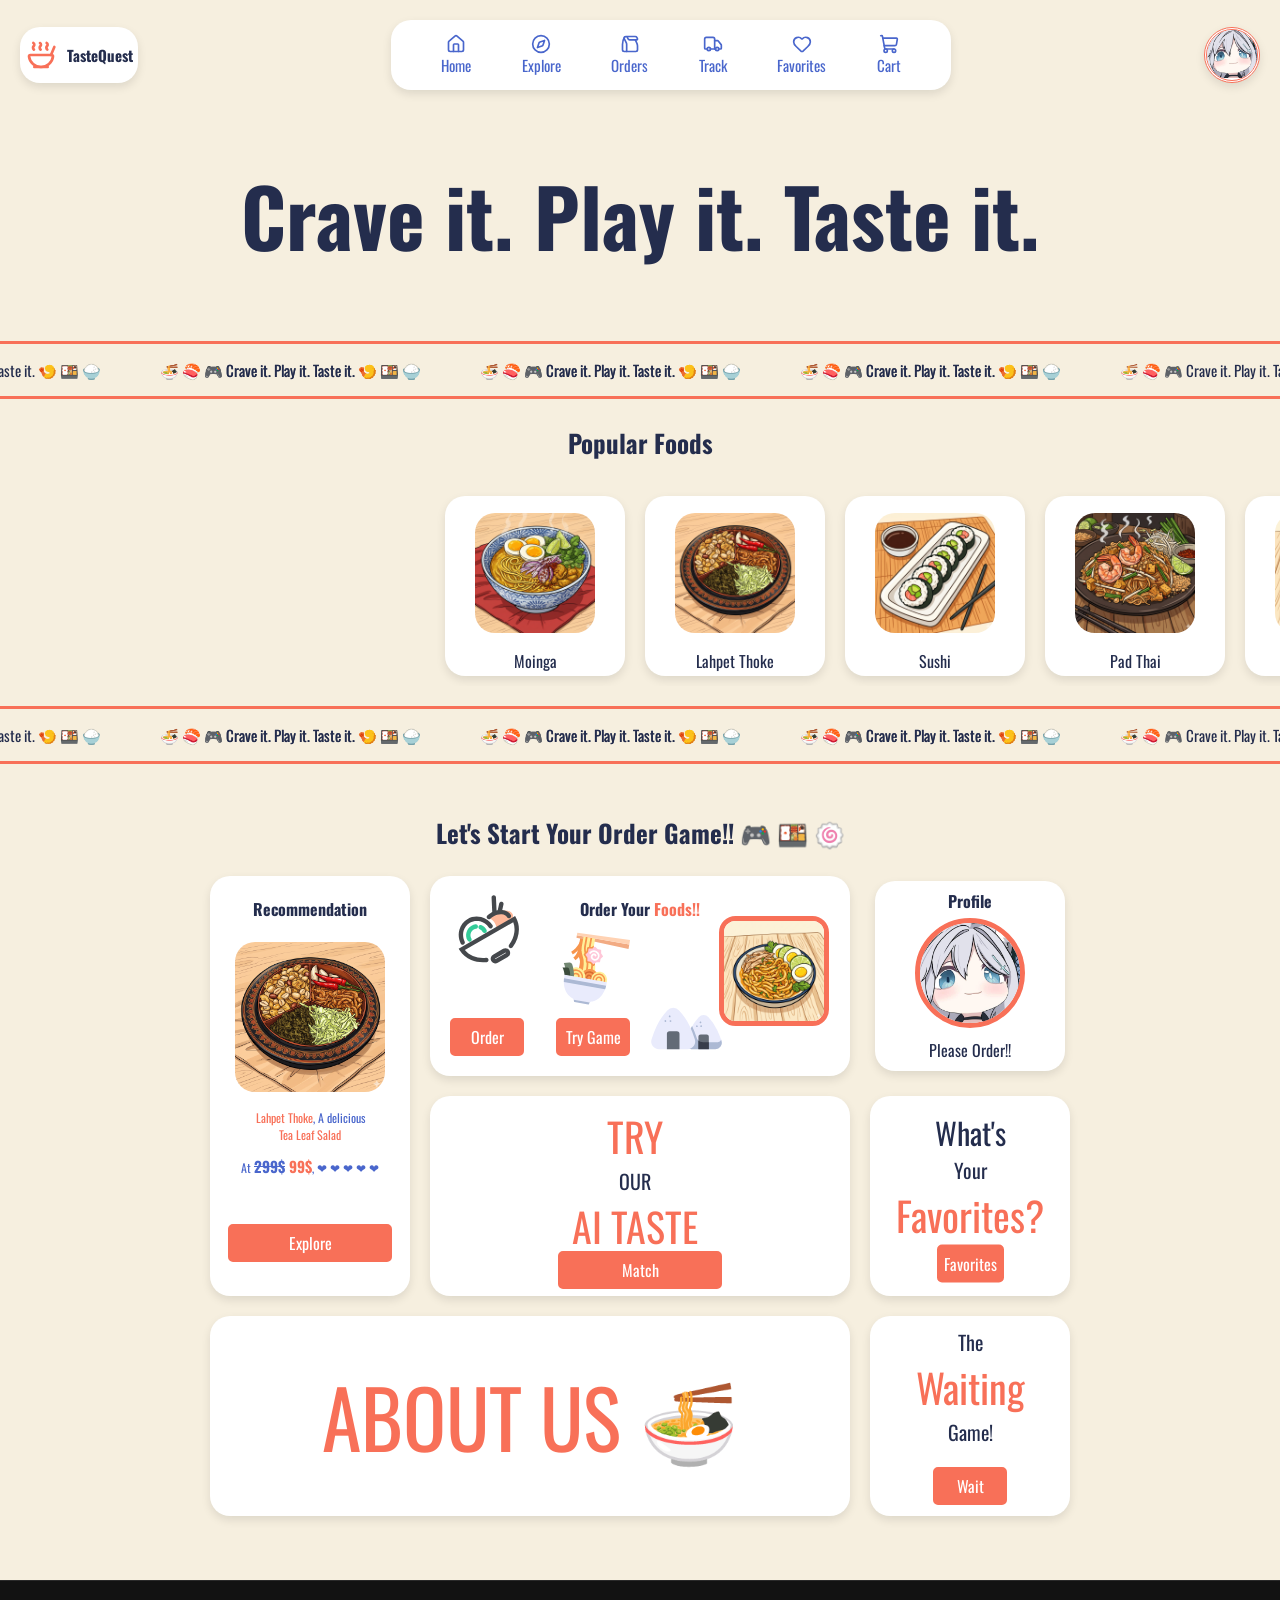
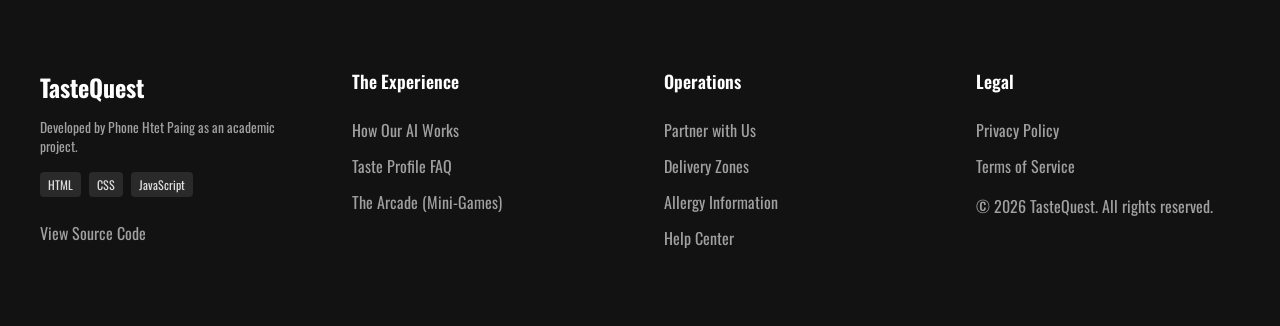
==== commit ab9c2294: "Track Nav Item Added" ====
--- a/index.html
+++ b/index.html
@@ -26,6 +26,10 @@
                 <a href="pages/view_orders.html">Orders</a>
             </div>
             <div class="nav-item"> 
+                <svg xmlns="http://www.w3.org/2000/svg" width="20" height="20" viewBox="0 0 24 24" fill="none" stroke="#4966CC" stroke-width="2" stroke-linecap="round" stroke-linejoin="round" class="lucide lucide-truck preview-icon"><path d="M14 18V6a2 2 0 0 0-2-2H4a2 2 0 0 0-2 2v11a1 1 0 0 0 1 1h2"/><path d="M15 18H9"/><path d="M19 18h2a1 1 0 0 0 1-1v-3.65a1 1 0 0 0-.22-.624l-3.48-4.35A1 1 0 0 0 17.52 8H14"/><circle cx="17" cy="18" r="2"/><circle cx="7" cy="18" r="2"/></svg>  
+                <a href="pages/track_orders.html">Track</a>
+            </div>
+            <div class="nav-item"> 
                 <svg xmlns="http://www.w3.org/2000/svg" width="20" height="20" viewBox="0 0 24 24" fill="none" stroke="#4966CC" stroke-width="2" stroke-linecap="round" stroke-linejoin="round" class="lucide lucide-heart preview-icon"><path d="M2 9.5a5.5 5.5 0 0 1 9.591-3.676.56.56 0 0 0 .818 0A5.49 5.49 0 0 1 22 9.5c0 2.29-1.5 4-3 5.5l-5.492 5.313a2 2 0 0 1-3 .019L5 15c-1.5-1.5-3-3.2-3-5.5"/></svg> 
                 <a href="pages/favorites.html">Favorites</a> 
             </div> 
--- a/styles.css
+++ b/styles.css
@@ -506,7 +506,7 @@
     scrollbar-color: #4a4a4a transparent;
 } 
 
-.scroll-container-vertical::-webkit-scrollbar 
+/* .scroll-container-vertical::-webkit-scrollbar 
 {
     width: 8px; 
 } 
@@ -520,7 +520,7 @@
 
 .scroll-container-vertical::-webkit-scrollbar-thumb:hover{
     background-color: #4a4a4a; 
-}
+} */
 
 .product-card 
 {
@@ -719,4 +719,147 @@
   .tech-stack {
     justify-content: center;
   }
-}
+} 
+
+.prev-orders-profile 
+{
+    display: flex; 
+    justify-content: center; 
+    gap: 100px; 
+    height: 600px; 
+}
+
+.profile-status 
+{
+    width: 400px; 
+    padding: 20px; 
+    background-color: #fff; 
+    border-radius: 15px; 
+    text-align: center; 
+    font-weight: bold; 
+    border: 5px solid var(--primary-highlight-color); 
+} 
+
+.profile-status img 
+{
+    width: 100px; 
+    height: auto; 
+    border-radius: 50%; 
+    border: 3px solid var(--primary-highlight-color);
+} 
+
+.profile-img-status 
+{
+    display: flex; 
+    justify-content: space-around; 
+    align-items: center;
+} 
+
+.profile-img-status > h3 
+{
+    font-size: 40px;
+} 
+
+.profile-status > p 
+{
+    font-size: 30px; 
+    color: var(--primary-highlight-color); 
+} 
+
+.orders-status-box 
+{
+    border: 3px solid var(--primary-highlight-color); 
+    border-radius: 15px; 
+    font-size: 20px; 
+    width: 200px; 
+    margin: auto auto 20px auto;    
+} 
+
+hr 
+{
+    background-color: var(--primary-highlight-color); 
+    border: 5px solid var(--primary-highlight-color); 
+    border-radius: 15px; 
+    width: 150px; 
+}
+
+.prev-orders 
+{
+    width: 700px; 
+    background-color: #fff; 
+    border-radius: 15px; 
+    padding: 10px 50px; 
+    display: flex; 
+    flex-direction: column;  
+    gap: 20px; 
+    
+    max-height: 600px; 
+    overflow-y: auto; 
+    scrollbar-width: thin; 
+    scrollbar-color: #4a4a4a transparent;
+
+    border: 5px solid var(--primary-highlight-color); 
+}  
+
+.prev-orders > p 
+{
+    text-align: center; 
+    font-size: 30px; 
+    font-weight: bold; 
+} 
+
+.prev-orders button 
+{
+    cursor: pointer; 
+}
+
+.prev-order-item 
+{
+    border: 3px solid var(--primary-highlight-color); 
+    border-radius: 15px;  
+    display: flex; 
+    flex-direction: column; 
+    transition: transform 0.5s ease;  
+} 
+
+.prev-order-item:hover 
+{
+    transform: scale(1.05); 
+}
+
+.prev-order-item  img 
+{
+    width: 100px; 
+    height: auto; 
+    border-radius: 15px; 
+    border: 3px solid var(--primary-highlight-color);
+} 
+
+.prev-order-item-list 
+{
+    display: flex; 
+    gap: 20px; 
+    border-bottom: 3px solid var(--primary-highlight-color); 
+    padding: 10px; 
+    background-color: var(--primary-font-color); 
+    border-top-left-radius: 13px; 
+    border-top-right-radius: 13px;
+} 
+
+.prev-order-details 
+{
+    padding: 20px; 
+    display: grid; 
+    grid-template-columns: 1fr 1fr; 
+    font-weight: bold; 
+    background-color: #000; 
+    color: #fff; 
+    border-bottom-left-radius: 13px; 
+    border-bottom-right-radius: 13px;
+} 
+
+.pod-item2 
+{
+    align-self: self-end; 
+    justify-self: self-end;
+}
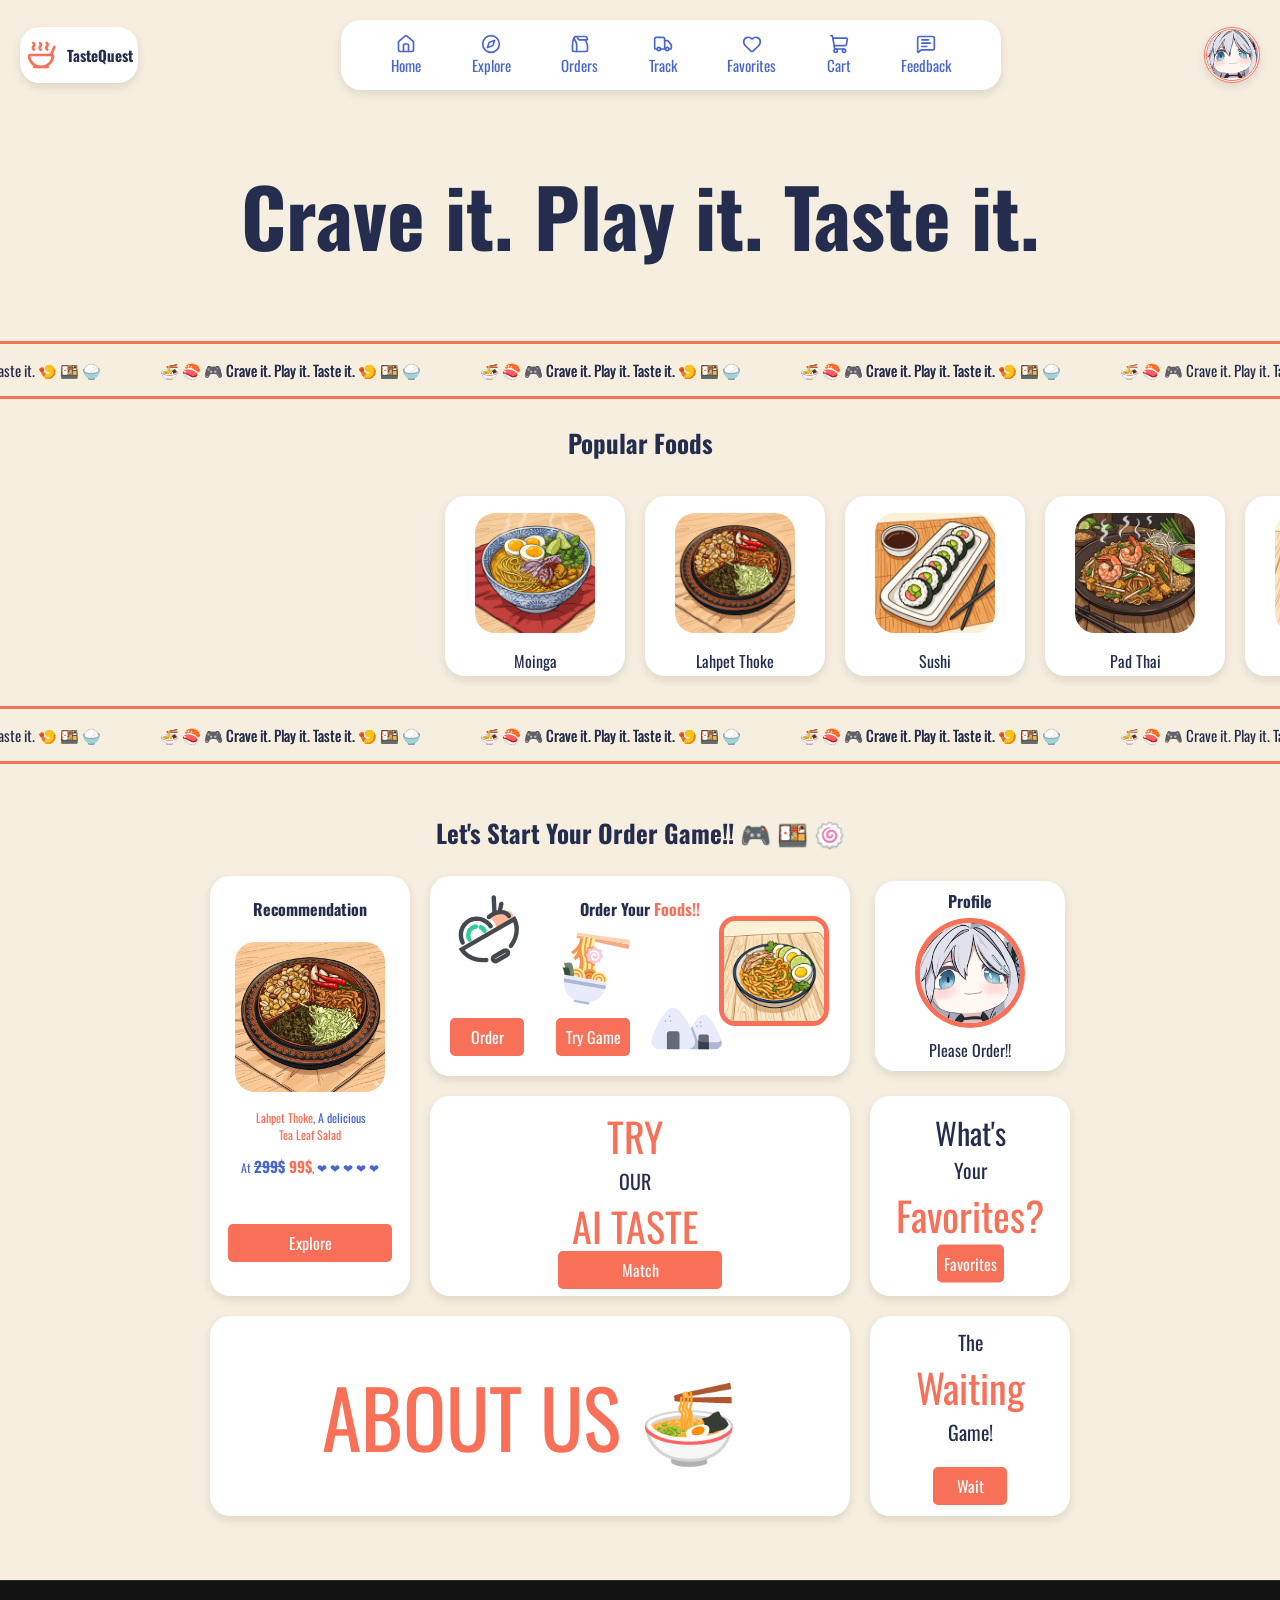
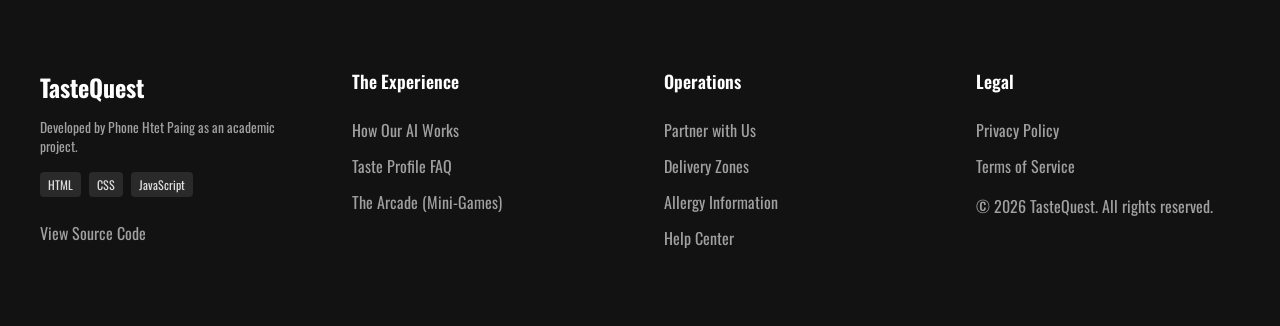
==== commit 03cb67f3: "Feedback Nav Item Added" ====
--- a/index.html
+++ b/index.html
@@ -37,6 +37,10 @@
                 <svg xmlns="http://www.w3.org/2000/svg" width="20" height="20" viewBox="0 0 24 24" fill="none" stroke="#4966CC" stroke-width="2" stroke-linecap="round" stroke-linejoin="round" class="lucide lucide-shopping-cart preview-icon"><path d="m2.05 2.05 1.099-.028a1 1 0 0 1 1.008.815l2.69 14.347A1 1 0 0 0 7.83 18H18"/><path d="M4.563 5h16.435a1 1 0 0 1 .981 1.204l-1.026 6.226A2 2 0 0 1 18.962 14H6.25"/><circle cx="18" cy="20" r="2"/><circle cx="8" cy="20" r="2"/></svg>
                 <a href="pages/cart.html">Cart</a> 
             </div> 
+            <div class="nav-item"> 
+                <svg xmlns="http://www.w3.org/2000/svg" width="20" height="20" viewBox="0 0 24 24" fill="none" stroke="#4966CC" stroke-width="2" stroke-linecap="round" stroke-linejoin="round" class="lucide lucide-message-square-text preview-icon"><path d="M22 17a2 2 0 0 1-2 2H6.828a2 2 0 0 0-1.414.586l-2.202 2.202A.71.71 0 0 1 2 21.286V5a2 2 0 0 1 2-2h16a2 2 0 0 1 2 2z"/><path d="M7 11h10"/><path d="M7 15h6"/><path d="M7 7h8"/></svg> 
+                <a href="pages/feedback.html">Feedback</a> 
+            </div>
         </div>
         <div class="nav-profile box-decor box-hover">
             <a href="pages/profile.html"><img src="data/images/profile_pic.jpg" width="50px" draggable="false"></a> 
--- a/styles.css
+++ b/styles.css
@@ -65,7 +65,7 @@
 
 .nav-main 
 {
-    width: 500px;  
+    width: 600px;  
     justify-content: space-between;  
     align-items: center;
     padding: 5px 30px; 
@@ -863,3 +863,925 @@
     align-self: self-end; 
     justify-self: self-end;
 }
+
+
+.cart-main-container {
+    max-width: 1200px;
+    margin: 20px auto 60px auto;
+    padding: 0 20px;
+    display: flex;
+    gap: 24px;
+    align-items: flex-start;
+    box-sizing: border-box;
+}
+
+.cart-items-card {
+    flex: 1.5;
+    border: 5px solid var(--primary-highlight-color);
+    padding: 20px 24px;
+    box-sizing: border-box;
+    max-height: 520px;
+    overflow-y: auto;
+    scrollbar-width: thin; 
+    scrollbar-color: #4a4a4a transparent; 
+}
+
+.cart-items-card::-webkit-scrollbar {
+    width: 6px;
+}
+
+.cart-items-card::-webkit-scrollbar-track {
+    background: transparent;
+}
+
+.cart-items-card::-webkit-scrollbar-thumb {
+    background: #4a4a4a;
+    border-radius: 4px;
+}
+
+.cart-items-list {
+    display: flex;
+    flex-direction: column;
+}
+
+.cart-item {
+    display: flex;
+    align-items: center;
+    gap: 16px;
+    padding: 20px 0;
+    border-bottom: 1px solid #ECECEC;
+    transition: opacity 0.3s ease, transform 0.3s ease;
+}
+
+.cart-item:last-child {
+    border-bottom: none;
+}
+
+.cart-item-image-wrapper {
+    width: 96px;
+    height: 96px;
+    min-width: 96px;
+    background-color: #F0EEED;
+    border-radius: 14px;
+    display: flex;
+    align-items: center;
+    justify-content: center;
+    overflow: hidden;
+}
+
+.cart-item-image {
+    width: 100%;
+    height: 100%;
+    object-fit: cover;
+    border-radius: 14px;
+    display: block;
+}
+
+.cart-item-details {
+    flex: 1;
+    display: flex;
+    flex-direction: column;
+    gap: 4px;
+}
+
+.cart-item-header {
+    display: flex;
+    justify-content: space-between;
+    align-items: flex-start;
+}
+
+.cart-item-title {
+    margin: 0;
+    font-size: 19px;
+    font-weight: 700;
+    color: #000000;
+    line-height: 1.3;
+}
+
+.cart-item-remove-btn {
+    background: none;
+    border: none;
+    cursor: pointer;
+    color: #ED3833;
+    padding: 4px;
+    display: flex;
+    align-items: center;
+    justify-content: center;
+    transition: transform 0.2s ease, opacity 0.2s ease;
+}
+
+.cart-item-remove-btn:hover {
+    transform: scale(1.15);
+    opacity: 0.85;
+}
+
+.cart-trash-icon {
+    stroke: #ED3833;
+}
+
+.cart-item-specs {
+    margin: 2px 0 0 0;
+    font-size: 13px;
+    color: #7A7A7A;
+    display: flex;
+    flex-direction: column;
+    gap: 2px;
+}
+
+.cart-item-specs p {
+    margin: 0;
+}
+
+.cart-item-specs .spec-label {
+    color: #7A7A7A;
+}
+
+.cart-item-specs .spec-value {
+    color: #7A7A7A;
+}
+
+.cart-item-footer {
+    display: flex;
+    justify-content: space-between;
+    align-items: center;
+    margin-top: 10px;
+}
+
+.cart-item-price {
+    margin: 0;
+    font-size: 22px;
+    font-weight: 700;
+    color: #000000;
+}
+
+.cart-qty-controller {
+    display: inline-flex;
+    align-items: center;
+    justify-content: space-between;
+    background-color: #F0F0F0;
+    border-radius: 30px;
+    padding: 6px 14px;
+    min-width: 105px;
+    box-sizing: border-box;
+}
+
+.cart-qty-btn {
+    background: none;
+    border: none;
+    font-size: 18px;
+    font-weight: 600;
+    color: #000000;
+    cursor: pointer;
+    width: 24px;
+    height: 24px;
+    display: flex;
+    align-items: center;
+    justify-content: center;
+    padding: 0;
+    user-select: none;
+    transition: transform 0.15s ease, opacity 0.15s ease;
+}
+
+.cart-qty-btn:hover {
+    opacity: 0.7;
+    transform: scale(1.1);
+}
+
+.cart-qty-count {
+    font-size: 14px;
+    font-weight: 600;
+    color: #000000;
+    min-width: 20px;
+    text-align: center;
+}
+
+.cart-empty-message {
+    text-align: center;
+    padding: 50px 20px;
+}
+
+.cart-empty-message p {
+    font-size: 20px;
+    color: #666666;
+    margin-bottom: 20px;
+}
+
+.cart-shop-now-btn {
+    display: inline-block;
+    background-color: #000000;
+    color: #ffffff;
+    padding: 12px 28px;
+    border-radius: 30px;
+    text-decoration: none;
+    font-weight: 600;
+    transition: background-color 0.2s ease;
+}
+
+.cart-shop-now-btn:hover {
+    background-color: #242D4D;
+}
+
+.cart-summary-card {
+    flex: 1;
+    border: 5px solid var(--primary-highlight-color);
+    padding: 24px;
+    box-sizing: border-box;
+}
+
+.summary-title {
+    margin: 0 0 20px 0;
+    font-size: 24px;
+    font-weight: 700;
+    color: #000000;
+}
+
+.summary-details {
+    display: flex;
+    flex-direction: column;
+    gap: 16px;
+}
+
+.summary-row {
+    display: flex;
+    justify-content: space-between;
+    align-items: center;
+}
+
+.summary-label {
+    font-size: 16px;
+    color: #7A7A7A;
+}
+
+.summary-value {
+    font-size: 18px;
+    font-weight: 700;
+    color: #000000;
+}
+
+.discount-value {
+    color: #ED3833;
+}
+
+.summary-divider {
+    border: none;
+    border-top: 1px solid #ECECEC;
+    margin: 6px 0;
+}
+
+.total-row .summary-label {
+    font-size: 18px;
+    color: #000000;
+}
+
+.total-row .summary-value {
+    font-size: 24px;
+    font-weight: 700;
+    color: #000000;
+}
+
+.promo-code-container {
+    display: flex;
+    gap: 12px;
+    margin-top: 24px;
+}
+
+.promo-input-wrapper {
+    flex: 1;
+    display: flex;
+    align-items: center;
+    background-color: #F0F0F0;
+    border-radius: 30px;
+    padding: 10px 16px;
+    gap: 10px;
+}
+
+.promo-tag-icon {
+    flex-shrink: 0;
+}
+
+.promo-input {
+    border: none;
+    background: transparent;
+    outline: none;
+    width: 100%;
+    font-size: 14px;
+    color: #000000;
+    font-family: inherit;
+}
+
+.promo-input::placeholder {
+    color: #999999;
+}
+
+.promo-apply-btn {
+    background-color: #000000;
+    color: #ffffff;
+    border: none;
+    border-radius: 30px;
+    padding: 12px 26px;
+    font-size: 14px;
+    font-weight: 600;
+    cursor: pointer;
+    font-family: inherit;
+    transition: background-color 0.2s ease, transform 0.1s ease;
+}
+
+.promo-apply-btn:hover {
+    background-color: #333333;
+}
+
+.promo-apply-btn:active {
+    transform: scale(0.97);
+}
+
+.checkout-btn {
+    width: 100%;
+    background-color: #000000;
+    color: #ffffff;
+    border: none;
+    border-radius: 30px;
+    padding: 16px;
+    margin-top: 20px;
+    font-size: 16px;
+    font-weight: 600;
+    cursor: pointer;
+    font-family: inherit;
+    display: flex;
+    align-items: center;
+    justify-content: center;
+    gap: 12px;
+    transition: background-color 0.2s ease, transform 0.15s ease;
+}
+
+.checkout-btn:hover {
+    background-color: #333333;
+}
+
+.checkout-btn:active {
+    transform: scale(0.98);
+}
+
+.cart-arrow-icon {
+    stroke-width: 2.5;
+}
+
+@media (max-width: 860px) {
+    .cart-main-container {
+        flex-direction: column;
+        align-items: stretch;
+    }
+
+    .cart-items-card, .cart-summary-card {
+        width: 100%;
+    }
+}
+
+@media (max-width: 480px) {
+    .cart-item {
+        gap: 12px;
+    }
+
+    .cart-item-image-wrapper {
+        width: 76px;
+        height: 76px;
+        min-width: 76px;
+    }
+
+    .cart-item-title {
+        font-size: 16px;
+    }
+
+    .cart-item-price {
+        font-size: 18px;
+    }
+
+    .promo-code-container {
+        flex-direction: column;
+    }
+
+    .promo-apply-btn {
+        width: 100%;
+    }
+}
+
+
+.track-main-container {
+    max-width: 950px;
+    margin: 20px auto 60px auto;
+    padding: 0 20px;
+    box-sizing: border-box;
+    display: flex;
+    flex-direction: column;
+    gap: 35px;
+}
+
+.track-order-card,
+.track-details-card {
+    border: 5px solid var(--primary-highlight-color);
+    box-sizing: border-box;
+    overflow: hidden;
+}
+
+.track-order-card {
+    padding: 30px;
+}
+
+.track-order-header {
+    display: flex;
+    justify-content: space-between;
+    align-items: flex-start;
+    flex-wrap: wrap;
+    gap: 15px;
+    margin-bottom: 35px;
+}
+
+.track-order-id-group {
+    display: flex;
+    align-items: center;
+    gap: 12px;
+}
+
+.track-order-id-group h2 {
+    margin: 0;
+    font-size: 22px;
+    font-weight: 700;
+    color: var(--primary-font-color);
+}
+
+.track-order-meta {
+    display: flex;
+    flex-direction: column;
+    align-items: flex-end;
+    gap: 8px;
+}
+
+.track-meta-item {
+    font-size: 15px;
+    font-weight: 600;
+    color: var(--primary-font-color);
+    display: flex;
+    align-items: center;
+    gap: 10px;
+}
+
+.track-badge {
+    padding: 4px 14px;
+    border-radius: 20px;
+    font-size: 13px;
+    font-weight: 700;
+    color: #ffffff;
+}
+
+.badge-blue {
+    background-color: var(--secondary-highlight-color);
+}
+
+.badge-red {
+    background-color: var(--primary-highlight-color);
+}
+
+.track-progress-container {
+    width: 100%;
+    margin-top: 10px;
+}
+
+.track-progress-bar {
+    position: relative;
+    display: flex;
+    justify-content: space-between;
+    align-items: center;
+    margin: 0 40px 30px 40px;
+}
+
+.track-line-bg {
+    position: absolute;
+    top: 50%;
+    left: 0;
+    width: 100%;
+    height: 6px;
+    background-color: #d1d5db;
+    transform: translateY(-50%);
+    z-index: 1;
+    border-radius: 3px;
+}
+
+.track-line-fill {
+    position: absolute;
+    top: 50%;
+    left: 0;
+    width: 66.6%;
+    height: 6px;
+    background-color: var(--primary-highlight-color);
+    transform: translateY(-50%);
+    z-index: 2;
+    border-radius: 3px;
+}
+
+.track-node {
+    position: relative;
+    z-index: 3;
+    width: 32px;
+    height: 32px;
+    border-radius: 50%;
+    display: flex;
+    align-items: center;
+    justify-content: center;
+    background-color: #d1d5db;
+    color: #ffffff;
+    transition: all 0.3s ease;
+}
+
+.track-node.completed {
+    background-color: var(--primary-highlight-color);
+}
+
+.track-node.pending {
+    background-color: #9ca3af;
+}
+
+.track-node svg {
+    width: 16px;
+    height: 16px;
+    stroke: #ffffff;
+    stroke-width: 3;
+    fill: none;
+    stroke-linecap: round;
+    stroke-linejoin: round;
+}
+
+.track-steps-row {
+    display: grid;
+    grid-template-columns: repeat(4, 1fr);
+    text-align: center;
+    margin-top: 10px;
+}
+
+.track-step-item {
+    display: flex;
+    align-items: center;
+    justify-content: center;
+    gap: 12px;
+}
+
+.track-step-icon-wrap {
+    width: 44px;
+    height: 44px;
+    border-radius: 12px;
+    background-color: var(--primary-background-color);
+    display: flex;
+    align-items: center;
+    justify-content: center;
+    flex-shrink: 0;
+}
+
+.track-step-icon-wrap svg {
+    stroke: var(--primary-font-color);
+}
+
+.track-step-text {
+    text-align: left;
+}
+
+.track-step-text h4 {
+    margin: 0;
+    font-size: 15px;
+    font-weight: 700;
+    color: var(--primary-font-color);
+    line-height: 1.2;
+}
+
+.track-details-card {
+    padding: 0;
+}
+
+.track-details-header {
+    background-color: var(--primary-highlight-color);
+    color: #ffffff;
+    padding: 22px 30px;
+    display: flex;
+    justify-content: space-between;
+    align-items: center;
+    flex-wrap: wrap;
+    gap: 16px;
+}
+
+.track-details-header-info h3 {
+    margin: 0;
+    font-size: 22px;
+    font-weight: 700;
+    letter-spacing: 0.5px;
+}
+
+.track-details-header-info p {
+    margin: 6px 0 0 0;
+    font-size: 15px;
+    opacity: 0.95;
+    font-weight: 500;
+}
+
+.btn-download-invoice {
+    background-color: #ffffff;
+    color: var(--primary-font-color);
+    border: none;
+    padding: 10px 22px;
+    border-radius: 30px;
+    font-size: 14px;
+    font-weight: 700;
+    font-family: inherit;
+    cursor: pointer;
+    display: inline-flex;
+    align-items: center;
+    gap: 8px;
+    transition: transform 0.2s ease, box-shadow 0.2s ease;
+}
+
+.btn-download-invoice svg {
+    stroke: var(--primary-font-color);
+}
+
+.btn-download-invoice:hover {
+    transform: translateY(-2px);
+    box-shadow: 0 4px 8px rgba(0, 0, 0, 0.15);
+}
+
+.track-details-body {
+    padding: 24px 30px;
+}
+
+.track-items-list {
+    display: flex;
+    flex-direction: column;
+}
+
+.track-food-item {
+    display: flex;
+    align-items: center;
+    justify-content: space-between;
+    padding: 18px 0;
+    border-bottom: 1px solid #ECECEC;
+}
+
+.track-food-item:last-child {
+    border-bottom: 1px solid #ECECEC;
+}
+
+.track-food-left {
+    display: flex;
+    align-items: center;
+    gap: 16px;
+}
+
+.track-food-img {
+    width: 65px;
+    height: 65px;
+    border-radius: 12px;
+    object-fit: cover;
+    border: 2px solid var(--primary-highlight-color);
+    background-color: var(--primary-background-color);
+}
+
+.track-food-title {
+    margin: 0;
+    font-size: 18px;
+    font-weight: 700;
+    color: var(--primary-font-color);
+}
+
+.track-food-right {
+    text-align: right;
+}
+
+.track-food-price {
+    margin: 0;
+    font-size: 18px;
+    font-weight: 700;
+    color: var(--primary-font-color);
+}
+
+.track-food-qty {
+    margin: 4px 0 0 0;
+    font-size: 14px;
+    color: #6b7280;
+    font-weight: 600;
+}
+
+.track-info-grid {
+    display: grid;
+    grid-template-columns: repeat(3, 1fr);
+    gap: 20px;
+    padding: 24px 0;
+    border-bottom: 1px solid #ECECEC;
+}
+
+.track-info-col h4 {
+    margin: 0 0 8px 0;
+    font-size: 16px;
+    font-weight: 700;
+    color: var(--primary-font-color);
+}
+
+.track-info-col p {
+    margin: 0;
+    font-size: 14px;
+    color: #4b5563;
+    line-height: 1.5;
+}
+
+.payment-method-row {
+    display: flex;
+    align-items: center;
+    gap: 8px;
+    font-size: 14px;
+    font-weight: 600;
+    color: var(--primary-font-color);
+}
+
+.payment-card-badge {
+    background-color: var(--primary-background-color);
+    color: var(--primary-font-color);
+    font-weight: 800;
+    font-size: 11px;
+    padding: 3px 8px;
+    border-radius: 4px;
+    border: 1px solid #d1d5db;
+}
+
+.track-bottom-grid {
+    display: grid;
+    grid-template-columns: 1fr 1fr;
+    gap: 30px;
+    padding-top: 24px;
+}
+
+.track-help-section h4 {
+    margin: 0 0 12px 0;
+    font-size: 16px;
+    font-weight: 700;
+    color: var(--primary-font-color);
+}
+
+.track-contact-item {
+    display: flex;
+    align-items: center;
+    gap: 10px;
+    font-size: 14px;
+    font-weight: 600;
+    color: var(--primary-font-color);
+    margin-bottom: 10px;
+    text-decoration: none;
+    transition: opacity 0.2s ease;
+}
+
+.track-contact-item svg {
+    stroke: var(--primary-font-color);
+}
+
+.track-contact-item:hover {
+    opacity: 0.75;
+}
+
+.track-cost-breakdown {
+    display: flex;
+    flex-direction: column;
+    gap: 10px;
+}
+
+.cost-row {
+    display: flex;
+    justify-content: space-between;
+    align-items: center;
+    font-size: 15px;
+    color: #4b5563;
+}
+
+.cost-row.cost-highlight {
+    color: var(--primary-highlight-color);
+    font-weight: 700;
+}
+
+.cost-divider {
+    border: none;
+    border-top: 1px solid #ECECEC;
+    margin: 6px 0;
+}
+
+.cost-total-row {
+    display: flex;
+    justify-content: space-between;
+    align-items: center;
+    font-size: 18px;
+    font-weight: 700;
+    color: var(--primary-font-color);
+}
+
+.cost-total-row .total-amount {
+    font-size: 22px;
+}
+
+@media (max-width: 820px) {
+    .track-steps-row {
+        grid-template-columns: repeat(2, 1fr);
+        gap: 20px;
+    }
+
+    .track-progress-bar {
+        margin: 0 20px 25px 20px;
+    }
+
+    .track-info-grid {
+        grid-template-columns: 1fr;
+        gap: 16px;
+    }
+
+    .track-bottom-grid {
+        grid-template-columns: 1fr;
+        gap: 24px;
+    }
+}
+
+@media (max-width: 540px) {
+    .track-order-card {
+        padding: 20px 16px;
+    }
+
+    .track-details-body {
+        padding: 20px 16px;
+    }
+
+    .track-details-header {
+        padding: 16px;
+    }
+
+    .track-steps-row {
+        grid-template-columns: 1fr;
+    }
+
+    .track-step-item {
+        justify-content: flex-start;
+    }
+}
+
+.profile-box 
+{
+    border: 5px solid var(--primary-highlight-color); 
+    width: 80%; 
+    height: 300px; 
+    margin: 130px auto 20px auto; 
+    border-radius: 15px; 
+    background-color: #fff; 
+    position: relative; 
+    text-align: center; 
+} 
+
+.profile-box > img 
+{
+    position: absolute; 
+    width: 200px; 
+    border: 3px double var(--primary-highlight-color); 
+    border-radius: 50%; 
+    transform: translate(-50%, -50%);  
+} 
+
+.profile-box > h3 
+{
+    margin-top: 110px; 
+    font-size: 50px; 
+    color: var(--primary-highlight-color)
+} 
+
+.profile-box > p 
+{
+    font-size: 30px; 
+    margin-top: -20px;
+} 
+
+.profile-page-box
+{
+    display: grid; 
+    grid-template-columns: 1fr 1fr; 
+    grid-template-rows: 1fr 1fr; 
+    justify-content: center; 
+    gap: 100px; 
+    height: 600px; 
+    grid-template-areas: 
+    "profile-status-box ai-taste-match" 
+    "profile-status-box waiting-game"; 
+    padding: 20px; 
+    width: 80%; 
+    margin: 30px auto; 
+} 
+
+.profile-ai-taste, .profile-waiting-game 
+{
+    border: 5px solid var(--primary-highlight-color); 
+    background-color: #fff; 
+    border-radius: 15px; 
+    padding: 20px; 
+    position: relative; 
+    color: var(--primary-font-color); 
+}
+ 
+.profile-waiting-game  
+{
+    text-align: end; 
+}
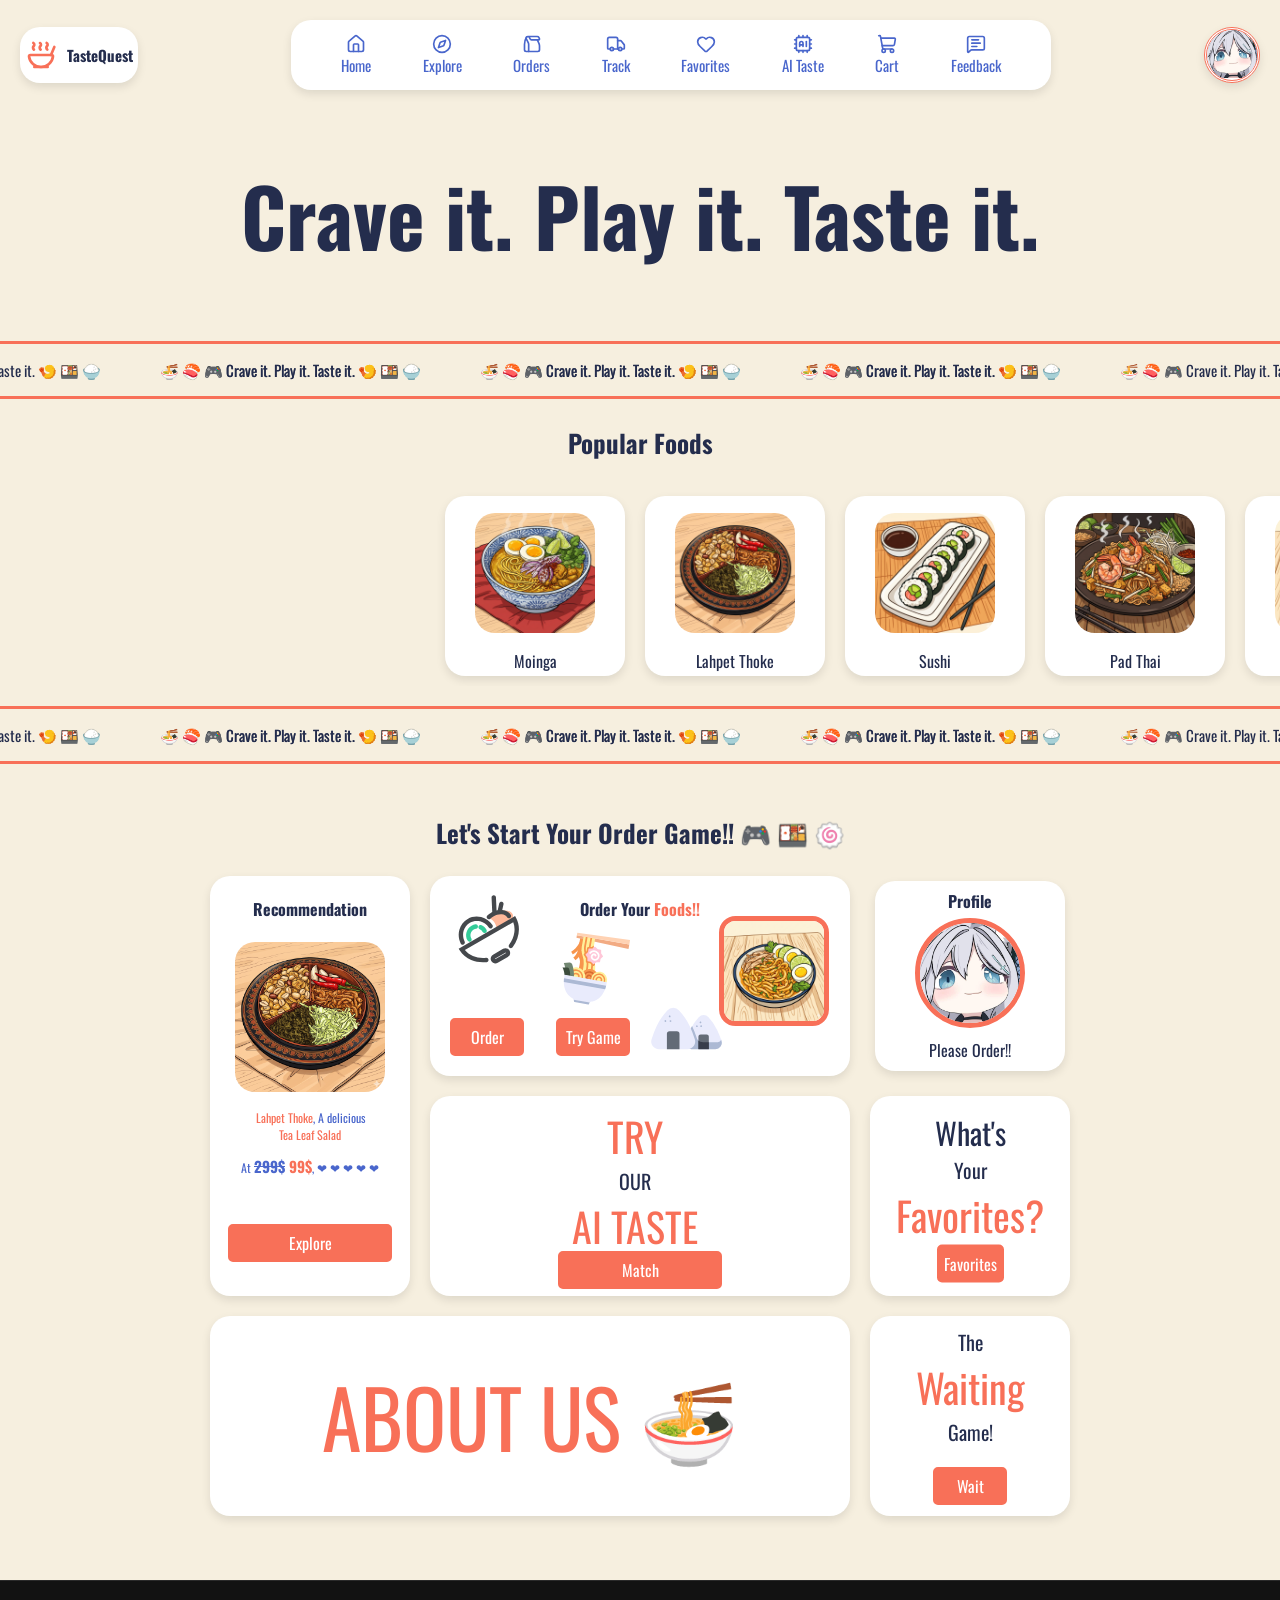
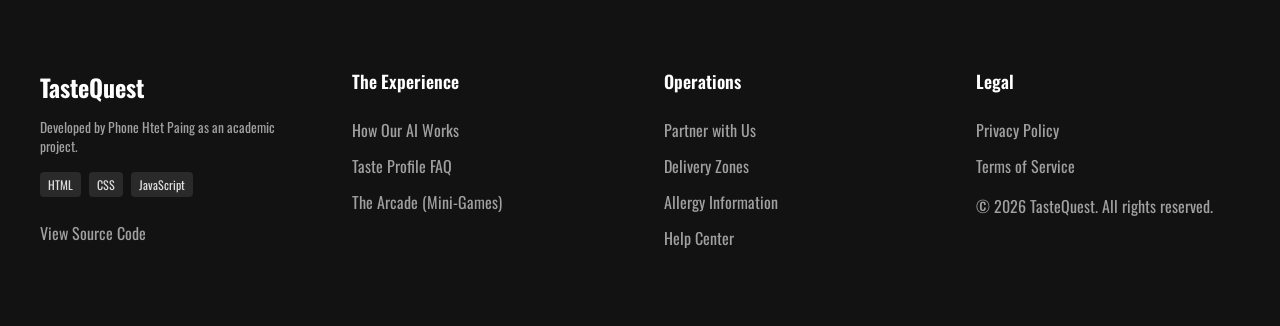
==== commit d3977110: "AI Taste Match Nav Item Added" ====
--- a/index.html
+++ b/index.html
@@ -34,6 +34,10 @@
                 <a href="pages/favorites.html">Favorites</a> 
             </div> 
             <div class="nav-item"> 
+                <svg xmlns="http://www.w3.org/2000/svg" width="20" height="20" viewBox="0 0 24 24" fill="none" stroke="#4966CC" stroke-width="2" stroke-linecap="round" stroke-linejoin="round" class="lucide lucide-cpu-ai preview-icon"><path d="M12 20v2"/><path d="M12 2v2"/><path d="M16 9v6"/><path d="M17 20v2"/><path d="M17 2v2"/><path d="M2 12h2"/><path d="M2 17h2"/><path d="M2 7h2"/><path d="M20 12h2"/><path d="M20 17h2"/><path d="M20 7h2"/><path d="M7 20v2"/><path d="M7 2v2"/><path d="M8 13h4"/><path d="M8 15v-4a2 2 0 014 0v4"/><rect x="4" y="4" width="16" height="16" rx="2"/></svg> 
+                <a href="pages/ai_taste_match.html">AI Taste</a> 
+            </div> 
+            <div class="nav-item"> 
                 <svg xmlns="http://www.w3.org/2000/svg" width="20" height="20" viewBox="0 0 24 24" fill="none" stroke="#4966CC" stroke-width="2" stroke-linecap="round" stroke-linejoin="round" class="lucide lucide-shopping-cart preview-icon"><path d="m2.05 2.05 1.099-.028a1 1 0 0 1 1.008.815l2.69 14.347A1 1 0 0 0 7.83 18H18"/><path d="M4.563 5h16.435a1 1 0 0 1 .981 1.204l-1.026 6.226A2 2 0 0 1 18.962 14H6.25"/><circle cx="18" cy="20" r="2"/><circle cx="8" cy="20" r="2"/></svg>
                 <a href="pages/cart.html">Cart</a> 
             </div> 
--- a/styles.css
+++ b/styles.css
@@ -65,7 +65,7 @@
 
 .nav-main 
 {
-    width: 600px;  
+    width: 700px;  
     justify-content: space-between;  
     align-items: center;
     padding: 5px 30px; 
@@ -1785,3 +1785,638 @@
 {
     text-align: end; 
 }
+
+
+
+/* ==========================================================================
+   Favorites Page Styles (Matching Reference Table Design)
+   ========================================================================== */
+
+.favorites-main-container {
+    max-width: 1050px;
+    margin: 20px auto 60px auto;
+    padding: 0 20px;
+    box-sizing: border-box;
+}
+
+.favorites-card {
+    border: 5px solid var(--primary-highlight-color);
+    box-sizing: border-box;
+    padding: 0 24px 20px 24px;
+    max-height: 520px;
+    overflow-y: auto;
+    overflow-x: auto;
+    scrollbar-width: thin; 
+    scrollbar-color: #4a4a4a transparent; 
+}
+
+/* Scrollbar styling for WebKit/Blink */
+.favorites-card::-webkit-scrollbar {
+    width: 6px;
+    height: 6px;
+}
+
+.favorites-card::-webkit-scrollbar-track {
+    background: transparent;
+}
+
+.favorites-card::-webkit-scrollbar-thumb {
+    background: #4a4a4a;
+    border-radius: 4px;
+}
+
+.favorites-table {
+    width: 100%;
+    border-collapse: separate;
+    border-spacing: 0;
+    margin: 0;
+    text-align: left;
+}
+
+.favorites-table thead {
+    position: sticky;
+    top: 0;
+    z-index: 10;
+}
+
+.favorites-table thead th {
+    padding: 20px 14px 16px 14px;
+    font-size: 16px;
+    font-weight: 700;
+    color: var(--primary-font-color);
+    border-bottom: 2px solid #ECECEC;
+    background-color: #ffffff;
+    position: sticky;
+    top: 0;
+    z-index: 10;
+}
+
+.favorites-table thead tr th:first-child {
+    border-top-left-radius: 12px;
+}
+
+.favorites-table thead tr th:last-child {
+    border-top-right-radius: 12px;
+}
+
+.favorites-table tbody tr {
+    border-bottom: 1px solid #ECECEC;
+    transition: background-color 0.2s ease;
+}
+
+.favorites-table tbody tr:last-child {
+    border-bottom: none;
+}
+
+.favorites-table tbody tr:hover {
+    background-color: rgba(246, 239, 223, 0.3);
+}
+
+.favorites-table tbody td {
+    padding: 16px 14px;
+    vertical-align: middle;
+}
+
+.th-remove, .td-remove {
+    width: 40px;
+    text-align: center;
+}
+
+.fav-remove-btn {
+    background: none;
+    border: none;
+    cursor: pointer;
+    font-size: 20px;
+    font-weight: 700;
+    color: var(--primary-font-color);
+    line-height: 1;
+    padding: 4px;
+    display: inline-flex;
+    align-items: center;
+    justify-content: center;
+    transition: color 0.2s ease, transform 0.2s ease;
+}
+
+.fav-remove-btn:hover {
+    color: var(--primary-highlight-color);
+    transform: scale(1.25);
+}
+
+.th-image, .td-image {
+    width: 90px;
+}
+
+.fav-img-wrap {
+    width: 75px;
+    height: 75px;
+    border-radius: 12px;
+    overflow: hidden;
+    background-color: var(--primary-background-color);
+    border: 2px solid var(--primary-highlight-color);
+    display: flex;
+    align-items: center;
+    justify-content: center;
+}
+
+.fav-food-img {
+    width: 100%;
+    height: 100%;
+    object-fit: cover;
+    display: block;
+}
+
+.th-name, .td-name {
+    min-width: 150px;
+}
+
+.fav-food-name {
+    font-size: 18px;
+    font-weight: 700;
+    color: var(--primary-font-color);
+}
+
+.th-price, .td-price {
+    min-width: 120px;
+}
+
+.fav-food-price {
+    font-size: 17px;
+    font-weight: 700;
+    color: var(--primary-font-color);
+}
+
+.th-stock, .td-stock {
+    min-width: 110px;
+}
+
+.fav-stock-status {
+    font-size: 15px;
+    font-weight: 600;
+    color: var(--secondary-highlight-color);
+}
+
+.th-actions, .td-actions {
+    min-width: 150px;
+    text-align: right;
+}
+
+.fav-add-cart-btn {
+    display: inline-block;
+    background-color: var(--primary-font-color);
+    color: #ffffff;
+    padding: 12px 22px;
+    border-radius: 4px;
+    font-size: 13px;
+    font-weight: 700;
+    letter-spacing: 0.5px;
+    text-decoration: none;
+    text-align: center;
+    transition: background-color 0.2s ease, transform 0.15s ease;
+}
+
+.fav-add-cart-btn:hover {
+    background-color: var(--primary-highlight-color);
+    transform: translateY(-2px);
+}
+
+@media (max-width: 768px) {
+    .favorites-card {
+        padding: 0 14px 16px 14px;
+    }
+
+    .favorites-table thead th,
+    .favorites-table tbody td {
+        padding: 12px 8px;
+    }
+
+    .fav-img-wrap {
+        width: 60px;
+        height: 60px;
+    }
+
+    .fav-food-name, .fav-food-price {
+        font-size: 15px;
+    }
+
+    .fav-add-cart-btn {
+        padding: 10px 14px;
+        font-size: 11px;
+    }
+} 
+
+
+
+.about-container {
+  max-width: 1100px;
+  margin: 0 auto;
+  padding: 3rem 2rem;
+  display: flex;
+  flex-direction: column;
+  gap: 4rem;
+}
+
+.hero-section {
+  text-align: center;
+  max-width: 800px;
+  margin: 0 auto;
+}
+
+.category-tag {
+  display: inline-block;
+  background-color: rgba(255, 107, 107, 0.1);
+  color: var(--primary-highlight-color);
+  padding: 0.4rem 1rem;
+  border-radius: 20px;
+  font-size: 0.85rem;
+  font-weight: 600;
+  margin-bottom: 1rem;
+  border: 1px solid rgba(255, 107, 107, 0.3);
+}
+
+.hero-title {
+  font-size: 2.8rem;
+  line-height: 1.2;
+  margin-bottom: 1.2rem;
+  font-weight: 800;
+}
+
+.highlight {
+  color: var(--primary-highlight-color);
+}
+
+.hero-subtitle {
+  font-size: 1.2rem;
+  color: var(--text-muted);
+}
+
+.mission-card {
+  background-color: var(--card-bg);
+  border: 1px solid var(--card-border);
+  border-radius: 20px;
+  padding: 2.5rem;
+  max-width: 850px;
+  margin: 0 auto;
+  text-align: center;
+  box-shadow: 0 10px 30px rgba(0, 0, 0, 0.3);
+}
+
+.mission-card h2 {
+  font-size: 1.8rem;
+  margin-bottom: 1rem;
+  color: var(--text-main);
+}
+
+.mission-card p {
+  color: var(--text-muted);
+  font-size: 1.1rem;
+}
+
+.section-title {
+  text-align: center;
+  font-size: 2rem;
+  margin-bottom: 2rem;
+}
+
+.pillars-grid {
+  display: grid;
+  grid-template-columns: repeat(auto-fit, minmax(280px, 1fr));
+  gap: 1.8rem;
+}
+
+.pillar-card {
+  /* background-color: #fff;
+  border: 5px solid var(--primary-highlight-color); */
+  border-radius: 20px;
+  padding: 2rem;
+  display: flex;
+  flex-direction: column;
+  gap: 1rem;
+  transition: transform 0.3s ease;
+}
+
+.pillar-card:hover {
+  transform: translateY(-5px);
+}
+
+.card-icon {
+  font-size: 2.5rem;
+}
+
+.pillar-card h3 {
+  font-size: 1.3rem;
+  color: var(--text-main);
+}
+
+.pillar-card p {
+  color: var(--text-muted);
+  font-size: 0.95rem;
+}
+
+.cta-card {
+  background: linear-gradient(135deg, #2a1a1a 0%, #1a1a1a 100%);
+  border: 1px solid var(--primary-highlight-color);
+  border-radius: 20px;
+  padding: 3rem 2rem;
+  text-align: center;
+  display: flex;
+  flex-direction: column;
+  align-items: center;
+  gap: 1rem;
+}
+
+.cta-card h2 {
+  font-size: 2rem; 
+  color: var(--primary-highlight-color); 
+}
+
+.cta-card p {
+  color: var(--primary-highlight-color);
+  max-width: 600px;
+}
+
+.cta-btn {
+  display: inline-block;
+  margin-top: 1rem;
+  background-color: var(--primary-highlight-color);
+  color: #ffffff;
+  padding: 0.8rem 2rem;
+  border-radius: 10px;
+  text-decoration: none;
+  font-weight: 700;
+  transition: background-color 0.2s ease, transform 0.2s ease;
+}
+
+.cta-btn:hover {
+  background-color: #e05555;
+  transform: scale(1.03);
+}
+
+.feedback-page-container {
+  max-width: 1000px;
+  margin: 0 auto;
+  padding: 3rem 1.5rem;
+  display: flex;
+  flex-direction: column;
+  gap: 3rem;
+}
+
+.hero-section {
+  text-align: center;
+  max-width: 750px;
+  margin: 0 auto;
+}
+
+.category-tag {
+  display: inline-block;
+  background-color: rgba(255, 107, 107, 0.1);
+  color: var(--primary-highlight-color);
+  padding: 0.4rem 1rem;
+  border-radius: 20px;
+  font-size: 0.85rem;
+  font-weight: 600;
+  margin-bottom: 1rem;
+  border: 1px solid rgba(255, 107, 107, 0.3);
+}
+
+.hero-title {
+  font-size: 2.5rem;
+  font-weight: 800;
+  margin-bottom: 1rem;
+}
+
+.highlight {
+  color: var(--primary-highlight-color);
+}
+
+.hero-subtitle {
+  font-size: 1.1rem;
+  color: var(--text-muted);
+}
+
+.stats-bar {
+  background-color: var(--card-bg);
+  border: 1px solid var(--card-border);
+  border-radius: 16px;
+  padding: 1.5rem;
+  display: flex;
+  justify-content: space-around;
+  align-items: center;
+  max-width: 800px;
+  margin: 0 auto;
+  width: 100%;
+}
+
+.stat-item {
+  display: flex;
+  flex-direction: column;
+  align-items: center;
+}
+
+.stat-number {
+  font-size: 1.5rem;
+  font-weight: 800;
+  color: var(--primary-highlight-color);
+}
+
+.stat-label {
+  font-size: 0.85rem;
+  color: var(--text-muted);
+}
+
+.stat-divider {
+  width: 1px;
+  height: 35px;
+  background-color: var(--card-border);
+}
+
+.filter-bar {
+  display: flex;
+  gap: 0.75rem;
+  justify-content: center;
+  flex-wrap: wrap;
+}
+
+.filter-btn {
+  background-color: var(--card-bg);
+  border: 1px solid var(--card-border);
+  color: var(--text-muted);
+  padding: 0.5rem 1.2rem;
+  border-radius: 20px;
+  font-size: 0.9rem;
+  cursor: pointer;
+  transition: all 0.2s ease;
+}
+
+.filter-btn:hover,
+.filter-btn.active {
+  background-color: var(--primary-highlight-color);
+  border-color: var(--primary-highlight-color);
+  color: #ffffff;
+}
+
+
+.feedback-feed {
+  display: flex;
+  flex-direction: column; 
+  gap: 1.5rem;            
+  max-width: 800px;       
+  margin: 0 auto;         
+  width: 100%;
+}
+
+.feedback-card {
+  background-color: #fff;
+  border: 5px solid var(--primary-highlight-color);
+  border-radius: 18px;
+  padding: 1.8rem;
+  display: flex;
+  flex-direction: column; 
+  gap: 1.2rem;
+  transition: transform 0.2s ease, border-color 0.2s ease;
+}
+
+.feedback-card:hover {
+  transform: translateY(-3px);
+  border-color: rgba(255, 107, 107, 0.4);
+}
+
+.card-header {
+  display: flex;
+  justify-content: space-between;
+  align-items: center;
+}
+
+.user-info {
+  display: flex;
+  align-items: center;
+  gap: 0.8rem;
+}
+
+.user-avatar {
+  width: 44px;
+  height: 44px;
+  border-radius: 50%;
+  background-color: #2a2a2a;
+  color: var(--primary-highlight-color);
+  font-weight: 700;
+  display: flex;
+  align-items: center;
+  justify-content: center;
+  border: 1px solid var(--card-border);
+}
+
+.user-name {
+  font-size: 1.05rem;
+  font-weight: 600;
+}
+
+.verified-badge {
+  font-size: 0.75rem;
+  color: #4cd964;
+}
+
+.rating-stars {
+  color: #ffb703;
+  font-size: 1.1rem;
+  letter-spacing: 2px;
+}
+
+.card-body {
+  display: flex;
+  flex-direction: column;
+  gap: 0.8rem;
+}
+
+.dish-details {
+  display: flex;
+  justify-content: space-between;
+  align-items: center;
+  flex-wrap: wrap;
+  gap: 0.5rem;
+}
+
+.dish-name {
+  font-weight: 600;
+  font-size: 0.95rem;
+  color: var(--text-main);
+}
+
+.taste-tags {
+  display: flex;
+  gap: 0.4rem;
+}
+
+.taste-tag {
+  background-color: #262626;
+  color: var(--primary-highlight-color);
+  font-size: 0.75rem;
+  padding: 0.2rem 0.6rem;
+  border-radius: 6px;
+  border: 1px solid rgba(255, 107, 107, 0.2);
+}
+
+.review-text {
+  color: var(--text-muted);
+  font-size: 1rem;
+  line-height: 1.6;
+}
+
+.card-footer {
+  display: flex;
+  justify-content: space-between;
+  align-items: center;
+  border-top: 1px solid #242424;
+  padding-top: 0.8rem;
+  margin-top: 0.4rem;
+}
+
+.helpful-btn {
+  background: none;
+  border: 3px solid var(--primary-highlight-color);
+  color: var(--primary-font-color); 
+  font-family: "Oswald";
+  padding: 0.35rem 0.8rem;
+  border-radius: 8px;
+  font-size: 0.85rem;
+  cursor: pointer;
+  transition: all 0.5s ease;
+}
+
+.helpful-btn:hover {
+  background-color: var(--primary-highlight-color);
+  color: #fff;
+}
+
+.post-time {
+  font-size: 0.8rem;
+  color: #777777;
+}
+
+.cta-card {
+  background: linear-gradient(135deg, #2a1a1a 0%, #1a1a1a 100%);
+  border: 1px solid var(--primary-highlight-color);
+  border-radius: 20px;
+  padding: 2.5rem 2rem;
+  text-align: center;
+  max-width: 800px;
+  margin: 0 auto;
+  display: flex;
+  flex-direction: column;
+  align-items: center;
+  gap: 1rem;
+}
+
+.cta-btn {
+  background-color: var(--primary-highlight-color);
+  color: #ffffff;
+  padding: 0.8rem 2rem;
+  border: none;
+  border-radius: 10px;
+  font-weight: 700;
+  cursor: pointer;
+  transition: transform 0.2s ease;
+}
+
+.cta-btn:hover {
+  transform: scale(1.03);
+}
